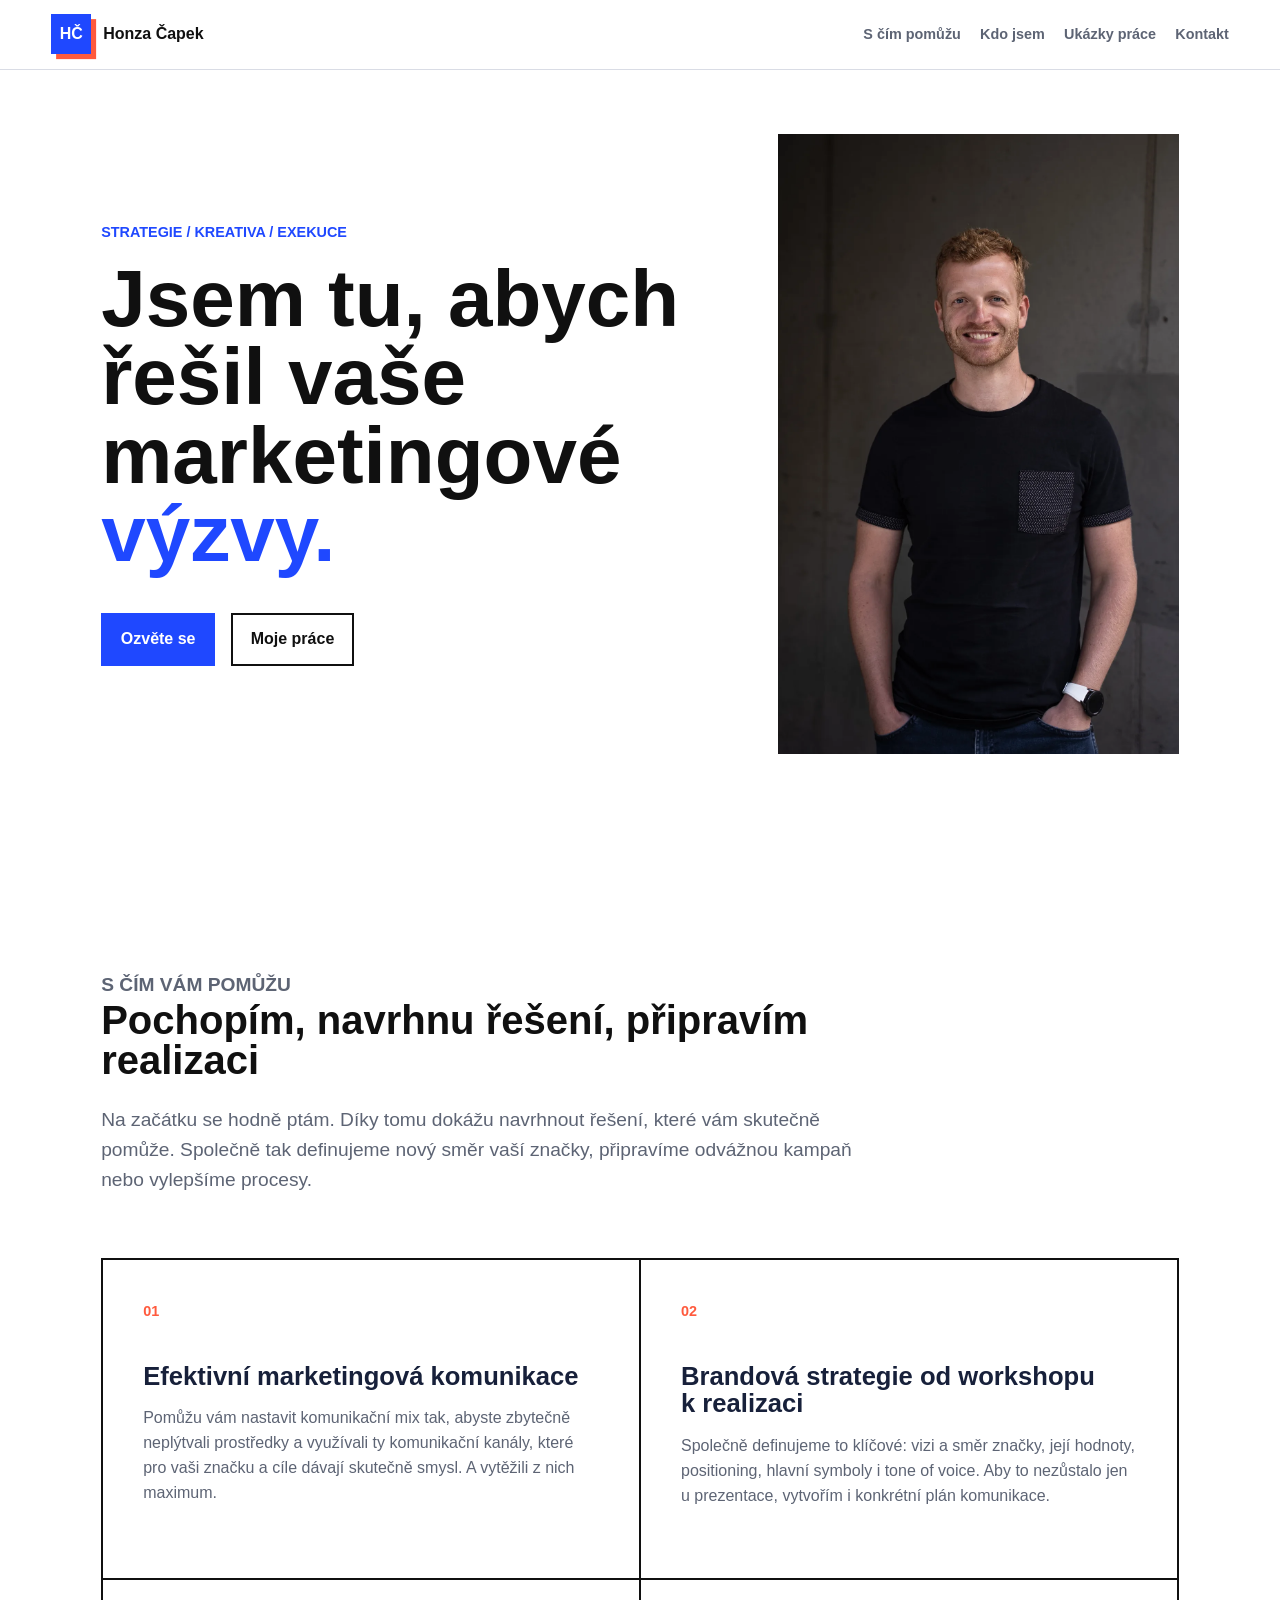
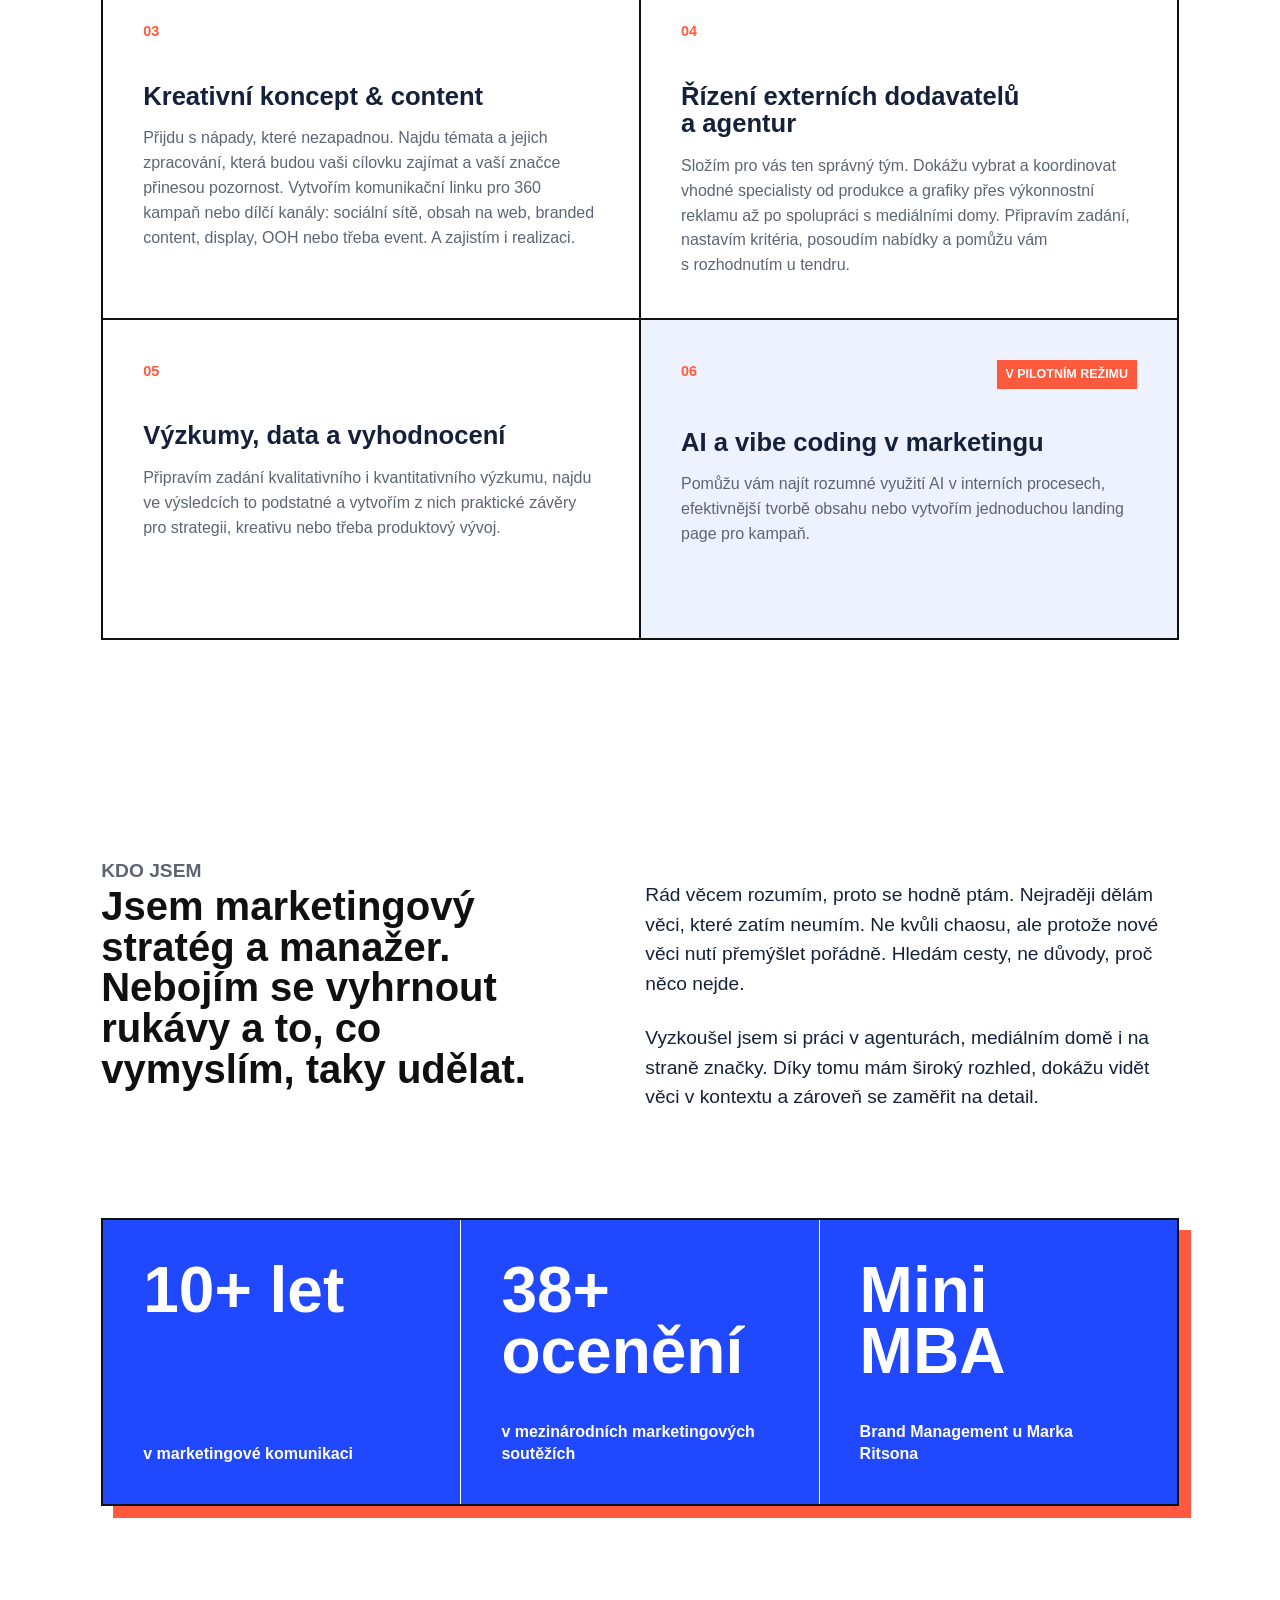
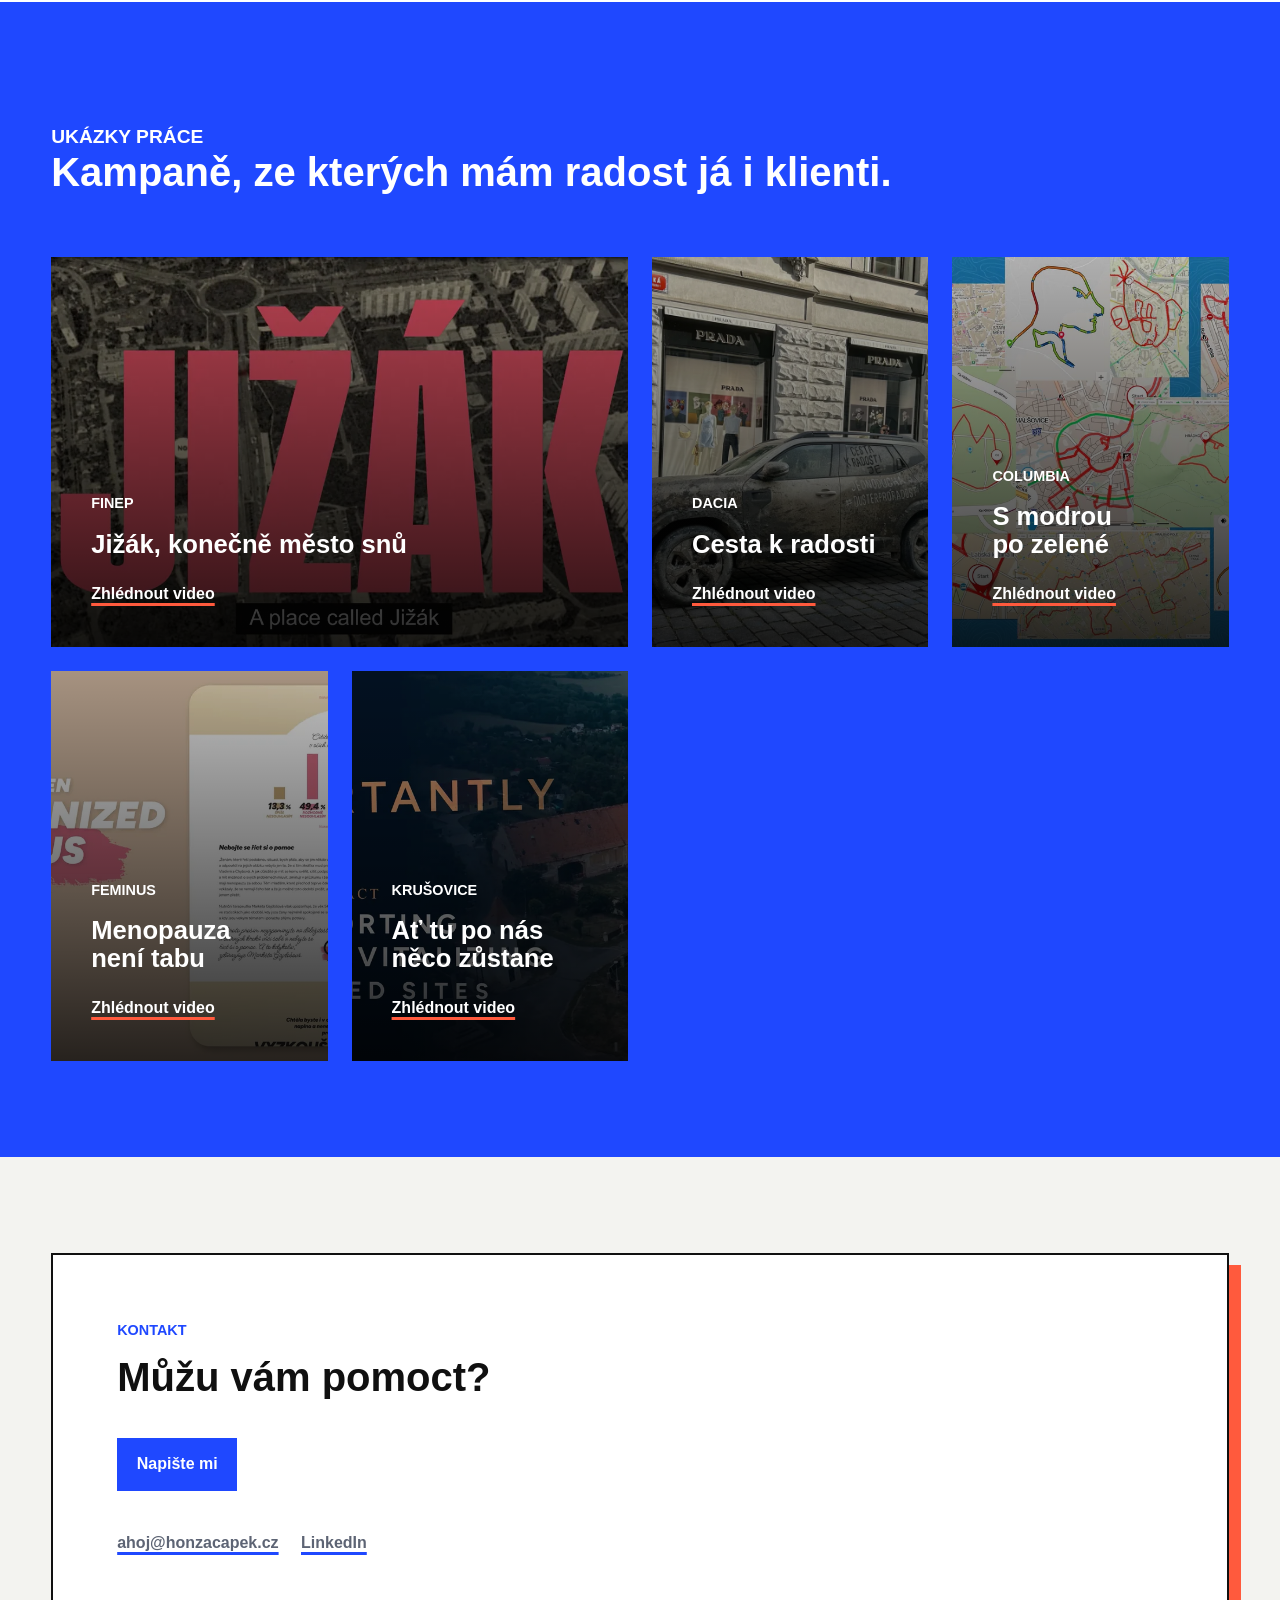
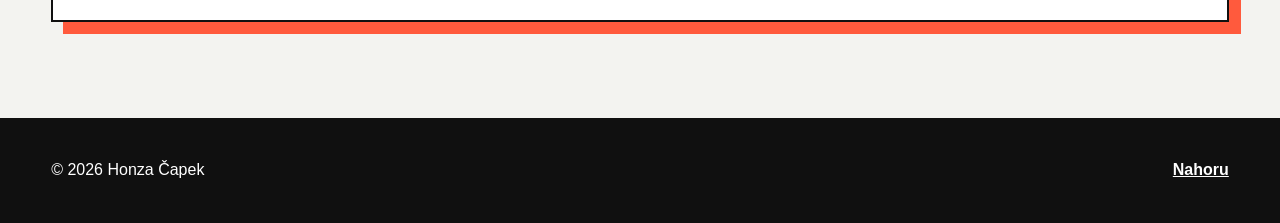
==== index.html @ 5751c9c5 "Update index.html" ====
<!doctype html>
<html lang="cs">
<head>
  <!-- Google Tag Manager -->
  <script>(function(w,d,s,l,i){w[l]=w[l]||[];w[l].push({'gtm.start':
  new Date().getTime(),event:'gtm.js'});var f=d.getElementsByTagName(s)[0],
  j=d.createElement(s),dl=l!='dataLayer'?'&l='+l:'';j.async=true;j.src=
  'https://www.googletagmanager.com/gtm.js?id='+i+dl;f.parentNode.insertBefore(j,f);
  })(window,document,'script','dataLayer','GTM-W259P87Q');</script>
  <!-- End Google Tag Manager -->
  <meta charset="utf-8">
  <meta name="viewport" content="width=device-width, initial-scale=1">
  <title>Marketingová komunikace: smysluplně, efektivně, kreativně</title>
  <meta name="description" content="Kampaně, které získají pozornost. Brandová strategie převedená do praxe. Chytré využití AI a vibe codingu v marketingu.">
  <meta name="author" content="Honza Čapek">
  <meta name="seznam-wmt" content="i28ILYk4KdG7cmj6rqj3a7Ll8ncaNWdU" />
  <meta property="og:title" content="Honza Čapek | Marketingová komunikace, která funguje i baví">
  <meta property="og:description" content="Jsem tu, abych řešil vaše marketingové potřeby, výzvy, problémy i sny.">
  <meta property="og:type" content="website">
  <meta property="og:locale" content="cs_CZ">
  <meta property="og:url" content="https://www.honzacapek.cz/">
  <meta property="og:site_name" content="Honza Čapek">
  <meta property="og:image" content="https://www.honzacapek.cz/og-image.jpg">
  <meta property="og:image:secure_url" content="https://www.honzacapek.cz/og-image.jpg">
  <meta property="og:image:width" content="1200">
  <meta property="og:image:height" content="630">
  <meta property="og:image:type" content="image/jpeg">
  <meta name="twitter:card" content="summary_large_image">
  <meta name="twitter:title" content="Honza Čapek | Marketingová komunikace, která funguje i baví">
  <meta name="twitter:description" content="Jsem tu, abych řešil vaše marketingové potřeby, výzvy, problémy i sny.">
  <meta name="twitter:image" content="https://www.honzacapek.cz/og-image.jpg">
  <link rel="canonical" href="https://www.honzacapek.cz/">
  <meta name="theme-color" content="#1f48ff">
  <link rel="icon" href="/favicon.ico" sizes="any">
  <link rel="icon" type="image/png" href="/favicon.png">
  <link rel="icon" type="image/png" sizes="48x48" href="/favicon-48x48.png">
  <link rel="apple-touch-icon" sizes="180x180" href="/apple-touch-icon.png">
  <link rel="manifest" href="/site.webmanifest">
  <script type="application/ld+json">
{
  "@context": "https://schema.org",
  "@graph": [
    {
      "@type": "Person",
      "@id": "https://www.honzacapek.cz/#person",
      "name": "Honza Čapek",
      "url": "https://www.honzacapek.cz/",
      "email": "ahoj@honzacapek.cz",
      "jobTitle": "Marketingový stratég",
      "description": "Marketingový stratég, který propojuje strategii, kreativitu a realizaci. Má zkušenosti z agentur, mediálního domu i ze strany značky a pomáhá značkám najít smysluplný směr komunikace.",
      "sameAs": [
        "https://cz.linkedin.com/in/honza-capek"
      ]
    },
    {
      "@type": "WebSite",
      "@id": "https://www.honzacapek.cz/#website",
      "name": "Honza Čapek",
      "url": "https://www.honzacapek.cz/",
      "description": "Kampaně, které získají pozornost. Brandová strategie převedená do praxe. Chytré využití AI a vibe codingu v marketingu.",
      "publisher": {
        "@id": "https://www.honzacapek.cz/#person"
      }
    },
    {
      "@type": "Service",
      "@id": "https://www.honzacapek.cz/#service-efektivni-marketingova-komunikace",
      "name": "Efektivní marketingová komunikace",
      "provider": {
        "@id": "https://www.honzacapek.cz/#person"
      },
      "areaServed": "Czech Republic"
    },
    {
      "@type": "Service",
      "@id": "https://www.honzacapek.cz/#service-brandova-strategie",
      "name": "Brandová strategie od workshopu k realizaci",
      "provider": {
        "@id": "https://www.honzacapek.cz/#person"
      },
      "areaServed": "Czech Republic"
    },
    {
      "@type": "Service",
      "@id": "https://www.honzacapek.cz/#service-kreativni-koncept-content",
      "name": "Kreativní koncept & content",
      "provider": {
        "@id": "https://www.honzacapek.cz/#person"
      },
      "areaServed": "Czech Republic"
    },
    {
      "@type": "Service",
      "@id": "https://www.honzacapek.cz/#service-rizeni-dodavatelu-agentur",
      "name": "Řízení externích dodavatelů a agentur",
      "provider": {
        "@id": "https://www.honzacapek.cz/#person"
      },
      "areaServed": "Czech Republic"
    },
    {
      "@type": "Service",
      "@id": "https://www.honzacapek.cz/#service-vyzkumy-data-vyhodnoceni",
      "name": "Výzkumy, data a vyhodnocení",
      "provider": {
        "@id": "https://www.honzacapek.cz/#person"
      },
      "areaServed": "Czech Republic"
    },
    {
      "@type": "Service",
      "@id": "https://www.honzacapek.cz/#service-ai-vibe-coding-marketing",
      "name": "AI a vibe coding v marketingu",
      "provider": {
        "@id": "https://www.honzacapek.cz/#person"
      },
      "areaServed": "Czech Republic"
    }
  ]
}
</script>
  <link rel="stylesheet" href="style.css">
</head>
<body>
  <!-- Google Tag Manager (noscript) -->
  <noscript><iframe src="https://www.googletagmanager.com/ns.html?id=GTM-W259P87Q"
  height="0" width="0" style="display:none;visibility:hidden"></iframe></noscript>
  <!-- End Google Tag Manager (noscript) -->
  <header class="site-header" id="top">
    <a class="brand" href="#top" aria-label="Honza Čapek - zpět nahoru">
      <span class="brand-mark" aria-hidden="true">HČ</span>
      <span class="brand-name">Honza Čapek</span>
    </a>

    <nav class="main-nav" aria-label="Hlavní navigace">
      <a href="#pomuzu" data-analytics="menu" data-menu-item="sluzby">S&nbsp;čím pomůžu</a>
      <a href="#kdo-jsem" data-analytics="menu" data-menu-item="o-mne">Kdo jsem</a>
      <a href="#prace" data-analytics="menu" data-menu-item="case-studies">Ukázky práce</a>
      <a href="#kontakt" data-analytics="menu" data-menu-item="kontakt">Kontakt</a>
    </nav>
  </header>

  <main>
    <!-- Hero sekce -->
    <section class="hero section" id="hero" aria-labelledby="hero-title">
      <div class="hero-content">
        <p class="section-label">Strategie / Kreativa / Exekuce</p>
        <h1 class="hero-claim" id="hero-title">
          Jsem tu, abych řešil vaše marketingové
          <span class="changing-word" data-words="potřeby.,výzvy.,problémy.,sny.">potřeby.</span>
        </h1>
        <div class="hero-actions">
          <a class="button button-primary" href="#kontakt">Ozvěte se</a>
          <a class="button button-secondary" href="#prace">Moje práce</a>
        </div>
      </div>

      <div class="hero-image-wrap" aria-label="Portrét Honzy Čapka">
        <picture>
          <source srcset="capek_2023.webp" type="image/webp">
          <img class="hero-image" src="capek_2023.png" alt="Honza Čapek, marketingový stratég" width="2582" height="3866" decoding="async" fetchpriority="high">
        </picture>
      </div>
    </section>

    <!-- S čím vám pomůžu -->
    <section class="section services-section" id="pomuzu" aria-labelledby="services-title">
      <div class="section-heading">
        <p class="section-label">S&nbsp;čím vám pomůžu</p>
        <h2 id="services-title">Pochopím, navrhnu řešení, připravím realizaci</h2>
        <p>
          Na začátku se hodně ptám. Díky tomu dokážu navrhnout řešení, které vám skutečně pomůže.
          Společně tak definujeme nový směr vaší značky, připravíme odvážnou kampaň nebo vylepšíme procesy.
        </p>
      </div>

      <div class="services-grid">
        <article class="service-item">
          <span class="item-number">01</span>
          <h3>Efektivní marketingová komunikace</h3>
          <p>Pomůžu vám nastavit komunikační mix tak, abyste zbytečně neplýtvali prostředky a&nbsp;využívali ty komunikační kanály, které pro vaši značku a&nbsp;cíle dávají skutečně smysl. A&nbsp;vytěžili z&nbsp;nich maximum.</p>
        </article>

        <article class="service-item">
          <span class="item-number">02</span>
          <h3>Brandová strategie od workshopu k&nbsp;realizaci</h3>
          <p>Společně definujeme to klíčové: vizi a&nbsp;směr značky, její hodnoty, positioning, hlavní symboly i&nbsp;tone of voice. Aby to nezůstalo jen u&nbsp;prezentace, vytvořím i&nbsp;konkrétní plán komunikace.</p>
        </article>

        <article class="service-item">
          <span class="item-number">03</span>
          <h3>Kreativní koncept & content</h3>
          <p>Přijdu s&nbsp;nápady, které nezapadnou. Najdu témata a&nbsp;jejich zpracování, která budou vaši cílovku zajímat a&nbsp;vaší značce přinesou pozornost. Vytvořím komunikační linku pro 360 kampaň nebo dílčí kanály: sociální sítě, obsah na web, branded content, display, OOH nebo třeba event. A&nbsp;zajistím i&nbsp;realizaci.</p>
        </article>

        <article class="service-item">
          <span class="item-number">04</span>
          <h3>Řízení externích dodavatelů a&nbsp;agentur</h3>
          <p>Složím pro vás ten správný tým. Dokážu vybrat a&nbsp;koordinovat vhodné specialisty od produkce a&nbsp;grafiky přes výkonnostní reklamu až po spolupráci s&nbsp;mediálními domy. Připravím zadání, nastavím kritéria, posoudím nabídky a&nbsp;pomůžu vám s&nbsp;rozhodnutím u&nbsp;tendru.</p>
        </article>

        <article class="service-item">
          <span class="item-number">05</span>
          <h3>Výzkumy, data a&nbsp;vyhodnocení</h3>
          <p>Připravím zadání kvalitativního i&nbsp;kvantitativního výzkumu, najdu ve výsledcích to podstatné a&nbsp;vytvořím z&nbsp;nich praktické závěry pro strategii, kreativu nebo třeba produktový vývoj.</p>
        </article>

        <article class="service-item service-item-pilot">
          <div class="service-meta">
            <span class="item-number">06</span>
            <span class="service-tag">V pilotním režimu</span>
          </div>
          <h3>AI a&nbsp;vibe coding v&nbsp;marketingu</h3>
          <p>Pomůžu vám najít rozumné využití AI v&nbsp;interních procesech, efektivnější tvorbě obsahu nebo vytvořím jednoduchou landing page pro kampaň.</p>
        </article>
      </div>
    </section>

    <!-- Kdo jsem -->
    <section class="section about-section" id="kdo-jsem" aria-labelledby="about-title">
      <div class="about-layout">
        <div class="section-heading">
          <p class="section-label">Kdo jsem</p>
          <h2 id="about-title">Jsem marketingový stratég a&nbsp;manažer. Nebojím se vyhrnout rukávy a&nbsp;to, co vymyslím, taky udělat.</h2>
        </div>

        <div class="about-copy">
          <p>
            Rád věcem rozumím, proto se hodně ptám. Nejraději dělám věci, které zatím neumím.
            Ne kvůli chaosu, ale protože nové věci nutí přemýšlet pořádně. Hledám cesty,
            ne důvody, proč něco nejde.
          </p>
          <p>
            Vyzkoušel jsem si práci v&nbsp;agenturách, mediálním domě i&nbsp;na straně značky.
            Díky tomu mám široký rozhled, dokážu vidět věci v&nbsp;kontextu a&nbsp;zároveň se zaměřit na detail.
          </p>
        </div>
      </div>

      <div class="proof-strip" aria-label="Zkušenosti v kostce">
        <div class="proof-item">
          <strong>10+ let</strong>
          <span>v&nbsp;marketingové komunikaci</span>
        </div>
        <div class="proof-item">
          <strong>38+ ocenění</strong>
          <span>v&nbsp;mezinárodních marketingových soutěžích</span>
        </div>
        <div class="proof-item">
          <strong>Mini MBA</strong>
          <span>Brand Management u&nbsp;Marka Ritsona</span>
        </div>
      </div>
    </section>

    <!-- Ukázky práce -->
    <section class="section work-section" id="prace" aria-labelledby="work-title">
      <div class="section-heading">
        <p class="section-label">Ukázky práce</p>
        <h2 id="work-title">Kampaně, ze kterých mám radost já i&nbsp;klienti.</h2>
      </div>

      <div class="work-grid">
        <article class="work-card work-card-large">
          <picture>
            <source srcset="jizak.webp" type="image/webp">
            <img class="work-image" src="jizak.png" alt="Náhled případové studie Finep - Jižák, konečně město snů" width="1913" height="1069" loading="lazy" decoding="async">
          </picture>
          <div class="work-card-content">
            <p class="work-client">Finep</p>
            <h3>Jižák, konečně město snů</h3>
            <a class="text-link" href="https://vimeo.com/1167339713" target="_blank" rel="noopener noreferrer" data-analytics="case-study" data-case-study="jizak-konecne-mesto-snu">Zhlédnout video</a>
          </div>
        </article>

        <article class="work-card">
          <picture>
            <source srcset="dacia.webp" type="image/webp">
            <img class="work-image" src="dacia.jpg" alt="Náhled případové studie Dacia - Cesta k radosti" width="2048" height="1536" loading="lazy" decoding="async">
          </picture>
          <div class="work-card-content">
            <p class="work-client">Dacia</p>
            <h3>Cesta k&nbsp;radosti</h3>
            <a class="text-link" href="https://vimeo.com/1056751850" target="_blank" rel="noopener noreferrer" data-analytics="case-study" data-case-study="cesta-k-radosti">Zhlédnout video</a>
          </div>
        </article>

        <article class="work-card">
          <picture>
            <source srcset="columbia.webp" type="image/webp">
            <img class="work-image" src="columbia.png" alt="Náhled případové studie Columbia - S modrou po zelené" width="1910" height="1070" loading="lazy" decoding="async">
          </picture>
          <div class="work-card-content">
            <p class="work-client">Columbia</p>
            <h3>S&nbsp;modrou po zelené</h3>
            <a class="text-link" href="https://vimeo.com/915917368/b2a8bb10a3" target="_blank" rel="noopener noreferrer" data-analytics="case-study" data-case-study="s-modrou-po-zelene">Zhlédnout video</a>
          </div>
        </article>

        <article class="work-card">
          <picture>
            <source srcset="feminus.webp" type="image/webp">
            <img class="work-image" src="feminus.png" alt="Náhled případové studie Feminus - Menopauza není tabu" width="1913" height="1077" loading="lazy" decoding="async">
          </picture>
          <div class="work-card-content">
            <p class="work-client">Feminus</p>
            <h3>Menopauza není tabu</h3>
            <a class="text-link" href="https://vimeo.com/1056755840" target="_blank" rel="noopener noreferrer" data-analytics="case-study" data-case-study="menopauza-neni-tabu">Zhlédnout video</a>
          </div>
        </article>

        <article class="work-card">
          <picture>
            <source srcset="krusovice.webp" type="image/webp">
            <img class="work-image" src="krusovice.png" alt="Náhled případové studie Krušovice - Ať tu po nás něco zůstane" width="1912" height="1073" loading="lazy" decoding="async">
          </picture>
          <div class="work-card-content">
            <p class="work-client">Krušovice</p>
            <h3>Ať tu po nás něco zůstane</h3>
            <a class="text-link" href="https://vimeo.com/1056746697" target="_blank" rel="noopener noreferrer" data-analytics="case-study" data-case-study="at-tu-po-nas-neco-zustane">Zhlédnout video</a>
          </div>
        </article>
      </div>
    </section>

    <!-- Kontakt -->
    <section class="section contact-section" id="kontakt" aria-labelledby="contact-title">
      <div class="contact-box">
        <p class="section-label">Kontakt</p>
        <h2 id="contact-title">Můžu vám pomoct?</h2>

        <div class="contact-actions">
          <a class="button button-primary" href="mailto:ahoj@honzacapek.cz" data-analytics="contact" data-contact-action="email">Napište mi</a>
        </div>

        <div class="contact-links" aria-label="Kontaktní odkazy">
          <a href="mailto:ahoj@honzacapek.cz" data-analytics="contact" data-contact-action="email">ahoj@honzacapek.cz</a>
          <a href="https://cz.linkedin.com/in/honza-capek" target="_blank" rel="noopener noreferrer" data-analytics="contact" data-contact-action="linkedin">LinkedIn</a>
        </div>

        <!-- Sem lze později jednoduše doplnit kontaktní formulář bez změny zbytku stránky. -->
      </div>
    </section>
  </main>

  <footer class="site-footer">
    <p>© <span id="current-year">2026</span> Honza Čapek</p>
    <a href="#top">Nahoru</a>
  </footer>

  <script src="script.js"></script>
</body>
</html>
---- style.css ----
:root {
  --color-white: #ffffff;
  --color-black: #101010;
  --color-text: #17203a;
  --color-muted: #5d6474;
  --color-blue: #1f48ff;
  --color-blue-soft: #eef2ff;
  --color-orange: #ff5a3d;
  --color-orange-soft: #fff1ed;
  --color-soft: #f3f3f0;
  --color-line: #d9dce5;

  --font-main: "Aptos", "Inter", "Segoe UI", Arial, sans-serif;

  --space-xs: 0.5rem;
  --space-sm: 1rem;
  --space-md: 1.5rem;
  --space-lg: 2.5rem;
  --space-xl: 4rem;
  --space-xxl: 6rem;

  --page-padding: clamp(1rem, 4vw, 4rem);
  --content-width: 1180px;

  --text-sm: 0.9rem;
  --text-base: 1rem;
  --text-md: 1.2rem;
  --text-lg: 1.6rem;
  --text-xl: 2.5rem;
  --text-hero: 5rem;
}

* {
  box-sizing: border-box;
}

html {
  scroll-behavior: smooth;
}

body {
  margin: 0;
  background: var(--color-white);
  color: var(--color-text);
  font-family: var(--font-main);
  font-size: var(--text-base);
  line-height: 1.55;
}

img {
  display: block;
  max-width: 100%;
}

picture {
  display: contents;
}

a {
  color: inherit;
}

.site-header {
  position: sticky;
  top: 0;
  z-index: 20;
  display: flex;
  align-items: center;
  justify-content: space-between;
  gap: var(--space-md);
  padding: 0.9rem var(--page-padding);
  background: rgba(255, 255, 255, 0.92);
  border-bottom: 1px solid var(--color-line);
  backdrop-filter: blur(14px);
}

.brand {
  display: inline-flex;
  align-items: center;
  gap: 0.75rem;
  text-decoration: none;
  font-weight: 800;
}

.brand-mark {
  display: grid;
  width: 2.5rem;
  height: 2.5rem;
  place-items: center;
  background: var(--color-blue);
  color: var(--color-white);
  font-weight: 900;
  letter-spacing: 0;
  line-height: 1;
  box-shadow: 0.32rem 0.32rem 0 var(--color-orange);
}

.brand-name {
  color: var(--color-black);
}

.main-nav {
  display: flex;
  flex-wrap: wrap;
  justify-content: flex-end;
  gap: 0.25rem 1.2rem;
  color: var(--color-muted);
  font-size: var(--text-sm);
  font-weight: 700;
}

.main-nav a {
  text-decoration: none;
}

.main-nav a:hover,
.main-nav a:focus-visible {
  color: var(--color-blue);
}

.section {
  max-width: var(--content-width);
  margin: 0 auto;
  padding: var(--space-xxl) var(--page-padding);
}

.section-label {
  margin: 0 0 var(--space-sm);
  color: var(--color-blue);
  font-size: var(--text-sm);
  font-weight: 900;
  letter-spacing: 0;
  text-transform: uppercase;
}

.section-heading {
  max-width: 790px;
  margin-bottom: var(--space-xl);
}

.section-heading h2,
.contact-box h2 {
  margin: 0;
  color: var(--color-black);
  font-size: clamp(2rem, 5vw, var(--text-xl));
  line-height: 1.02;
}

.section-heading p {
  margin: var(--space-md) 0 0;
  color: var(--color-muted);
  font-size: var(--text-md);
}

.hero {
  display: grid;
  min-height: min(760px, calc(100vh - 72px));
  grid-template-columns: minmax(0, 1.1fr) minmax(280px, 0.72fr);
  align-items: center;
  gap: var(--space-xl);
  padding-top: var(--space-xl);
}

.hero-claim {
  max-width: 800px;
  margin: 0;
  color: var(--color-black);
  font-size: clamp(3rem, 7.5vw, var(--text-hero));
  font-weight: 850;
  line-height: 0.98;
}

.changing-word {
  display: inline-block;
  color: var(--color-blue);
  transition: opacity 180ms ease, transform 180ms ease;
  white-space: nowrap;
}

.changing-word.is-changing {
  opacity: 0;
  transform: translateY(0.18em);
}

.hero-actions,
.contact-actions {
  display: flex;
  flex-wrap: wrap;
  gap: var(--space-sm);
  margin-top: var(--space-lg);
}

.button {
  display: inline-flex;
  align-items: center;
  justify-content: center;
  min-height: 3rem;
  padding: 0.75rem 1.1rem;
  border: 2px solid var(--color-black);
  color: var(--color-black);
  font-weight: 900;
  text-decoration: none;
  transition: transform 160ms ease, box-shadow 160ms ease, background 160ms ease, color 160ms ease;
}

.button-primary {
  background: var(--color-blue);
  border-color: var(--color-blue);
  color: var(--color-white);
}

.button-secondary {
  background: var(--color-white);
}

.button:hover,
.button:focus-visible {
  transform: translate(-2px, -2px);
  box-shadow: 5px 5px 0 var(--color-orange);
}

.hero-image-wrap {
  position: relative;
  width: min(100%, 440px);
  height: clamp(420px, 58vw, 620px);
  justify-self: end;
  background: var(--color-soft);
  overflow: hidden;
}

.hero-image-wrap::before {
  content: "";
  position: absolute;
  inset: 1rem auto auto 1rem;
  width: 46%;
  height: 36%;
  background: var(--color-orange);
  z-index: 0;
}

.hero-image {
  position: relative;
  z-index: 1;
  width: 100%;
  height: 100%;
  object-fit: cover;
  object-position: center 18%;
  filter: saturate(0.95) contrast(1.02);
}

.services-section {
  background: var(--color-white);
}

.services-grid {
  display: grid;
  grid-template-columns: repeat(2, minmax(0, 1fr));
  border-top: 2px solid var(--color-black);
  border-left: 2px solid var(--color-black);
}

.service-item {
  min-height: 320px;
  padding: var(--space-lg);
  background: var(--color-white);
  border-right: 2px solid var(--color-black);
  border-bottom: 2px solid var(--color-black);
  transition: transform 180ms ease, box-shadow 180ms ease, background 180ms ease, color 180ms ease;
}

.service-item:hover {
  position: relative;
  z-index: 2;
  background: var(--color-blue);
  color: var(--color-white);
  transform: translate(-4px, -4px);
  box-shadow: 8px 8px 0 var(--color-orange);
}

.service-item:hover .item-number,
.service-item:hover p {
  color: var(--color-white);
}

.service-item-pilot {
  background: var(--color-blue-soft);
}

.service-item-pilot:hover .service-tag {
  background: var(--color-white);
  color: var(--color-blue);
}

.service-meta {
  display: flex;
  align-items: flex-start;
  justify-content: space-between;
  gap: var(--space-sm);
  margin-bottom: var(--space-lg);
}

.item-number {
  display: block;
  color: var(--color-orange);
  font-size: var(--text-sm);
  font-weight: 900;
}

.service-tag {
  display: inline-flex;
  align-items: center;
  min-height: 1.8rem;
  padding: 0.25rem 0.55rem;
  background: var(--color-orange);
  color: var(--color-white);
  font-size: 0.78rem;
  font-weight: 900;
  text-transform: uppercase;
  white-space: nowrap;
}

.service-item > .item-number {
  margin-bottom: var(--space-lg);
}

.service-item h3,
.work-card h3 {
  margin: 0;
  color: inherit;
  font-size: var(--text-lg);
  line-height: 1.08;
}

.service-item p {
  margin: var(--space-sm) 0 0;
  color: var(--color-muted);
}

.about-layout {
  display: grid;
  grid-template-columns: minmax(260px, 0.9fr) minmax(0, 1fr);
  gap: var(--space-xl);
}

.about-copy {
  max-width: 720px;
  padding-top: 3rem;
  font-size: var(--text-md);
}

.about-copy p {
  margin: 0 0 var(--space-md);
}

.proof-strip {
  display: grid;
  grid-template-columns: repeat(3, minmax(0, 1fr));
  gap: 1px;
  margin-top: var(--space-xl);
  background: rgba(255, 255, 255, 0.24);
  border: 2px solid var(--color-black);
  box-shadow: 12px 12px 0 var(--color-orange);
}

.proof-item {
  display: flex;
  min-height: 170px;
  flex-direction: column;
  justify-content: space-between;
  gap: var(--space-lg);
  padding: var(--space-lg);
  background: var(--color-blue);
  color: var(--color-white);
}

.proof-item strong {
  color: var(--color-white);
  font-size: clamp(2.1rem, 5vw, 4rem);
  line-height: 0.95;
}

.proof-item span {
  max-width: 260px;
  color: var(--color-white);
  font-weight: 750;
  line-height: 1.35;
}

.work-section {
  max-width: none;
  background: var(--color-blue);
  color: var(--color-white);
}

.work-section .section-heading {
  max-width: var(--content-width);
  margin-right: auto;
  margin-left: auto;
}

.work-section .section-label,
.work-section .section-heading h2 {
  color: var(--color-white);
}

.work-grid {
  display: grid;
  max-width: var(--content-width);
  margin: 0 auto;
  grid-template-columns: repeat(4, minmax(0, 1fr));
  gap: var(--space-md);
}

.work-card {
  position: relative;
  min-height: 390px;
  overflow: hidden;
  background: var(--color-black);
  color: var(--color-white);
}

.work-card-large {
  grid-column: span 2;
}

.work-image {
  width: 100%;
  height: 100%;
  min-height: 390px;
  object-fit: cover;
  object-position: center;
  opacity: 0.78;
  transition: transform 220ms ease, opacity 220ms ease;
}

.work-card:hover .work-image,
.work-card:focus-within .work-image {
  opacity: 0.56;
  transform: scale(1.04);
}

.work-card::after {
  content: "";
  position: absolute;
  inset: 0;
  background: linear-gradient(180deg, rgba(0, 0, 0, 0.05), rgba(0, 0, 0, 0.78));
}

.work-card-content {
  position: absolute;
  inset: auto 0 0;
  z-index: 1;
  padding: var(--space-lg);
}

.work-client {
  margin: 0 0 var(--space-sm);
  color: var(--color-white);
  font-size: var(--text-sm);
  font-weight: 900;
  text-transform: uppercase;
}

.work-card h3 {
  max-width: 520px;
  text-wrap: balance;
}

.text-link {
  display: inline-flex;
  width: fit-content;
  margin-top: var(--space-md);
  color: var(--color-white);
  font-weight: 900;
  text-decoration-color: var(--color-orange);
  text-decoration-thickness: 0.18em;
  text-underline-offset: 0.25em;
}

.text-link:hover,
.text-link:focus-visible {
  color: var(--color-orange);
}

.contact-section {
  max-width: none;
  background: var(--color-soft);
}

.contact-box {
  max-width: var(--content-width);
  margin: 0 auto;
  padding: clamp(2rem, 6vw, 4rem);
  background: var(--color-white);
  border: 2px solid var(--color-black);
  box-shadow: 12px 12px 0 var(--color-orange);
}

.contact-links {
  display: flex;
  flex-wrap: wrap;
  gap: 0.8rem 1.4rem;
  margin-top: var(--space-lg);
  color: var(--color-muted);
  font-weight: 800;
}

.contact-links a {
  text-decoration-color: var(--color-blue);
  text-decoration-thickness: 0.16em;
  text-underline-offset: 0.24em;
}

.contact-links a:hover,
.contact-links a:focus-visible {
  color: var(--color-blue);
}

.site-footer {
  display: flex;
  align-items: center;
  justify-content: space-between;
  gap: var(--space-md);
  padding: var(--space-lg) var(--page-padding);
  background: var(--color-black);
  color: var(--color-white);
}

.site-footer p {
  margin: 0;
}

.site-footer a {
  color: var(--color-white);
  font-weight: 900;
}

@media (max-width: 980px) {
  .hero,
  .about-layout {
    grid-template-columns: 1fr;
  }

  .about-copy {
    padding-top: 0;
  }

  .hero {
    min-height: 0;
  }

  .hero-image-wrap {
    width: min(100%, 520px);
    height: 460px;
    justify-self: start;
  }

  .work-grid {
    grid-template-columns: repeat(2, minmax(0, 1fr));
  }

  .proof-strip {
    grid-template-columns: 1fr;
  }
}

@media (max-width: 720px) {
  :root {
    --space-xxl: 4rem;
  }

  .site-header {
    position: static;
    align-items: flex-start;
    flex-direction: column;
  }

  .main-nav {
    justify-content: flex-start;
  }

  .hero-image-wrap {
    height: 360px;
  }

  .hero {
    padding-bottom: 0.75rem;
  }

  .services-section {
    padding-top: 1.5rem;
    padding-bottom: 2.5rem;
  }

  .about-section {
    padding-top: 2.25rem;
  }

  .about-section .section-heading {
    margin-bottom: 2rem;
  }

  .proof-strip {
    margin-top: 2rem;
  }

  .contact-section {
    padding-top: 3rem;
  }

  .hero-image {
    object-position: center 12%;
  }

  .services-grid,
  .work-grid {
    grid-template-columns: 1fr;
  }

  .work-card-large {
    grid-column: span 1;
  }

  .service-item {
    min-height: auto;
  }

  .work-card,
  .work-image {
    min-height: 340px;
  }
}

@media (max-width: 460px) {
  .brand-name {
    display: none;
  }

  .hero-claim {
    font-size: 2.25rem;
  }

  .hero-image-wrap {
    height: 320px;
  }

  .hero {
    padding-bottom: 0.5rem;
  }

  .services-section {
    padding-top: 1.25rem;
    padding-bottom: 2.25rem;
  }

  .about-section {
    padding-top: 2rem;
  }

  .about-section .section-heading {
    margin-bottom: 1.5rem;
  }

  .proof-strip {
    margin-top: 1.5rem;
  }

  .contact-section {
    padding-top: 2.5rem;
  }

  .service-item,
  .work-card-content,
  .proof-item {
    padding: var(--space-md);
  }

  .service-meta {
    align-items: flex-start;
    flex-direction: column;
  }

  .button {
    width: 100%;
  }
}
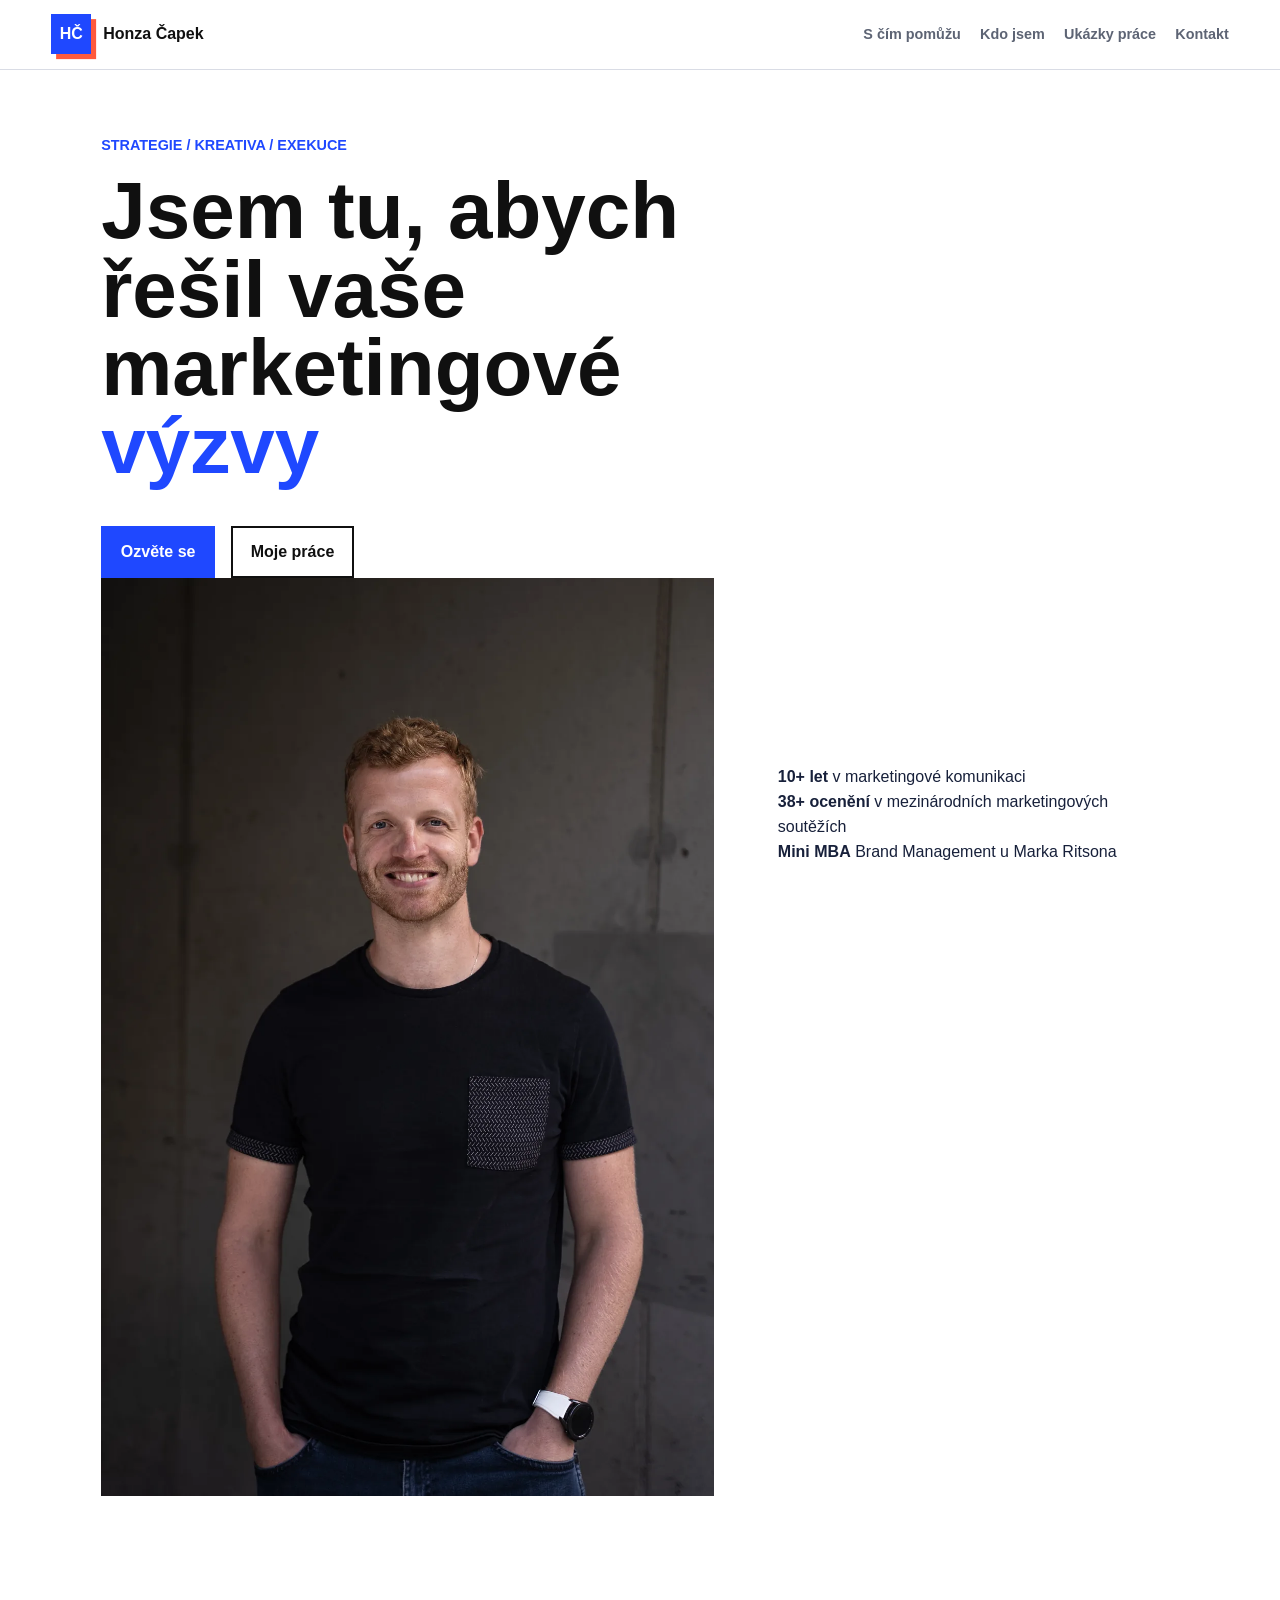
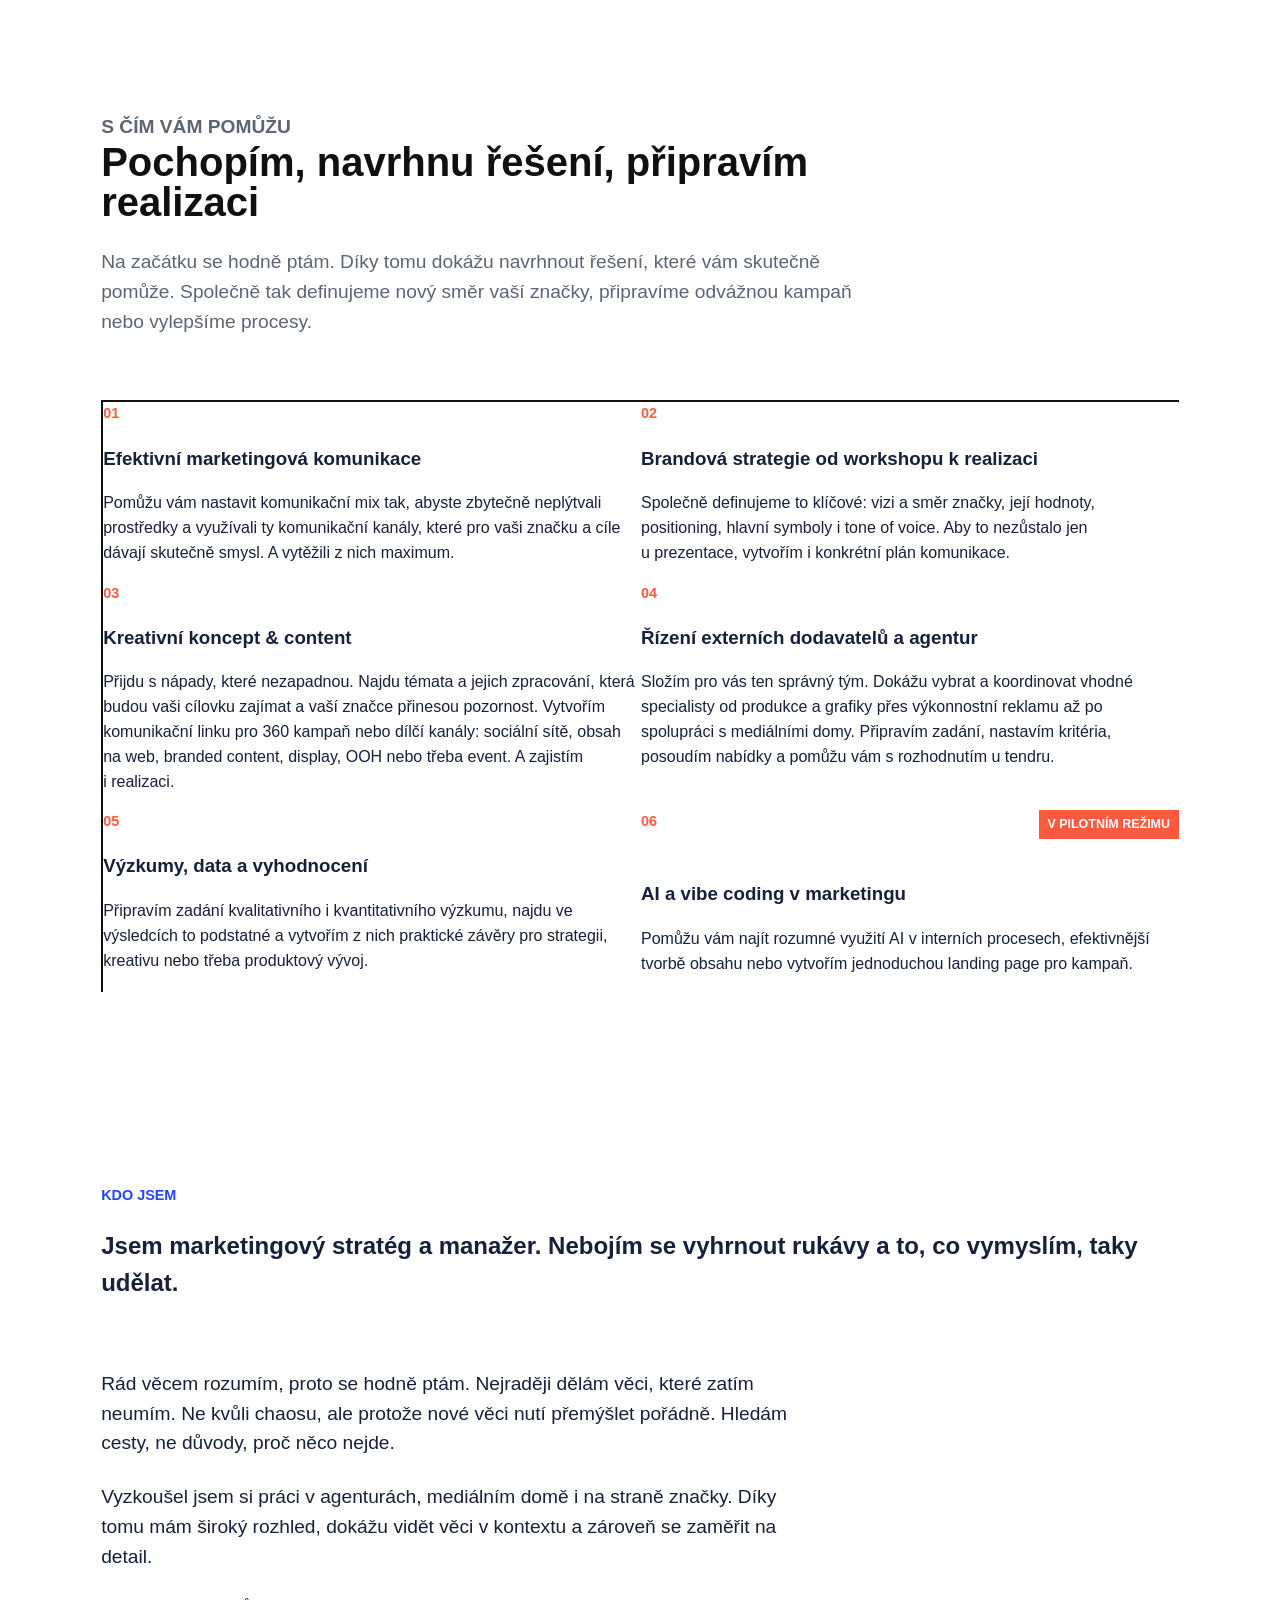
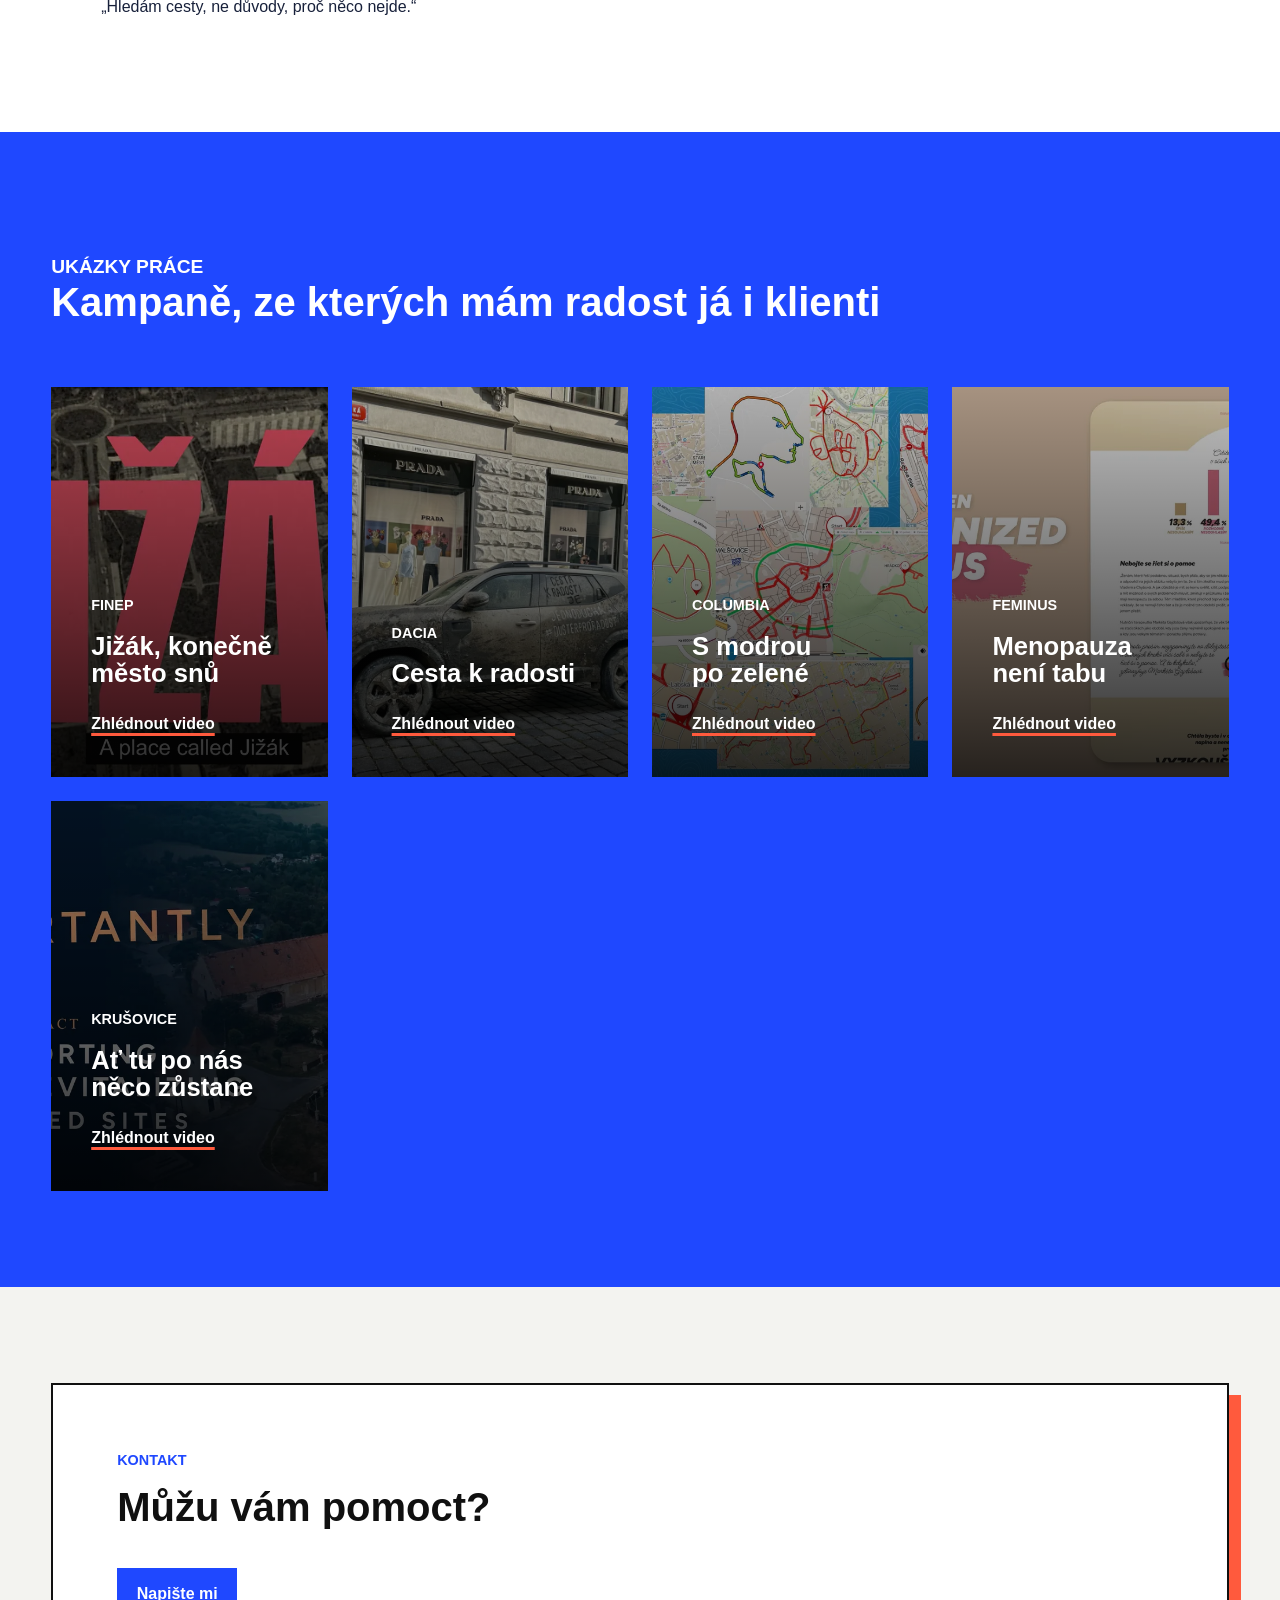
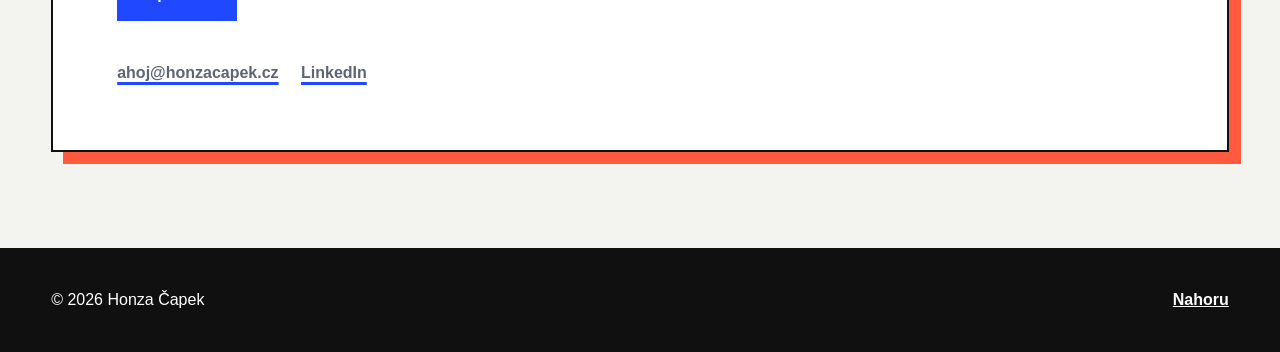
==== commit 338daca2: "Fix Czech non-breaking spaces" ====
--- a/index.html
+++ b/index.html
@@ -123,10 +123,10 @@
 </head>
 <body>
   <!-- Google Tag Manager (noscript) -->
-  <noscript><iframe src="https://www.googletagmanager.com/ns.html?id=GTM-W259P87Q"
-  height="0" width="0" style="display:none;visibility:hidden"></iframe></noscript>
-  <!-- End Google Tag Manager (noscript) -->
-  <header class="site-header" id="top">
+    <noscript><iframe src="https://www.googletagmanager.com/ns.html?id=GTM-W259P87Q"
+    height="0" width="0" style="display:none;visibility:hidden"></iframe></noscript>
+    <!-- End Google Tag Manager (noscript) -->
+<header class="site-header" id="top">
     <a class="brand" href="#top" aria-label="Honza Čapek - zpět nahoru">
       <span class="brand-mark" aria-hidden="true">HČ</span>
       <span class="brand-name">Honza Čapek</span>
@@ -141,29 +141,44 @@
   </header>
 
   <main>
-    <!-- Hero sekce -->
     <section class="hero section" id="hero" aria-labelledby="hero-title">
-      <div class="hero-content">
-        <p class="section-label">Strategie / Kreativa / Exekuce</p>
-        <h1 class="hero-claim" id="hero-title">
-          Jsem tu, abych řešil vaše marketingové
-          <span class="changing-word" data-words="potřeby.,výzvy.,problémy.,sny.">potřeby.</span>
-        </h1>
-        <div class="hero-actions">
-          <a class="button button-primary" href="#kontakt">Ozvěte se</a>
-          <a class="button button-secondary" href="#prace">Moje práce</a>
-        </div>
-      </div>
-
-      <div class="hero-image-wrap" aria-label="Portrét Honzy Čapka">
-        <picture>
-          <source srcset="capek_2023.webp" type="image/webp">
-          <img class="hero-image" src="capek_2023.png" alt="Honza Čapek, marketingový stratég" width="2582" height="3866" decoding="async" fetchpriority="high">
-        </picture>
-      </div>
-    </section>
-
-    <!-- S čím vám pomůžu -->
+      <div class="hero-layout">
+        <div class="hero-copy">
+          <p class="section-label">Strategie / Kreativa / Exekuce</p>
+          <h1 class="hero-claim" id="hero-title">
+            Jsem tu, abych řešil vaše marketingové
+            <span class="changing-word" data-words="potřeby,výzvy,problémy,sny">potřeby</span>
+          </h1>
+          <div class="hero-actions">
+            <a class="button button-primary" href="#kontakt">Ozvěte se</a>
+            <a class="button button-secondary" href="#prace">Moje práce</a>
+          </div>
+        </div>
+
+        <div class="hero-visual" aria-label="Portrét Honzy Čapka">
+          <picture>
+            <source srcset="capek_2023.webp" type="image/webp">
+            <img class="hero-image" src="capek_2023.png" alt="Portrét Honzy Čapka" width="2582" height="3866" decoding="async" fetchpriority="high">
+          </picture>
+        </div>
+      </div>
+
+      <div class="proof-row" aria-label="Zkušenosti v kostce">
+        <div class="proof-card">
+          <strong>10+ let</strong>
+          <span>v&nbsp;marketingové komunikaci</span>
+        </div>
+        <div class="proof-card">
+          <strong>38+ ocenění</strong>
+          <span>v&nbsp;mezinárodních marketingových soutěžích</span>
+        </div>
+        <div class="proof-card proof-card-accent">
+          <strong>Mini MBA</strong>
+          <span>Brand Management u&nbsp;Marka Ritsona</span>
+        </div>
+      </div>
+    </section>
+
     <section class="section services-section" id="pomuzu" aria-labelledby="services-title">
       <div class="section-heading">
         <p class="section-label">S&nbsp;čím vám pomůžu</p>
@@ -175,40 +190,40 @@
       </div>
 
       <div class="services-grid">
-        <article class="service-item">
+        <article class="service-card">
           <span class="item-number">01</span>
           <h3>Efektivní marketingová komunikace</h3>
           <p>Pomůžu vám nastavit komunikační mix tak, abyste zbytečně neplýtvali prostředky a&nbsp;využívali ty komunikační kanály, které pro vaši značku a&nbsp;cíle dávají skutečně smysl. A&nbsp;vytěžili z&nbsp;nich maximum.</p>
         </article>
 
-        <article class="service-item">
+        <article class="service-card">
           <span class="item-number">02</span>
           <h3>Brandová strategie od workshopu k&nbsp;realizaci</h3>
           <p>Společně definujeme to klíčové: vizi a&nbsp;směr značky, její hodnoty, positioning, hlavní symboly i&nbsp;tone of voice. Aby to nezůstalo jen u&nbsp;prezentace, vytvořím i&nbsp;konkrétní plán komunikace.</p>
         </article>
 
-        <article class="service-item">
+        <article class="service-card">
           <span class="item-number">03</span>
           <h3>Kreativní koncept & content</h3>
           <p>Přijdu s&nbsp;nápady, které nezapadnou. Najdu témata a&nbsp;jejich zpracování, která budou vaši cílovku zajímat a&nbsp;vaší značce přinesou pozornost. Vytvořím komunikační linku pro 360 kampaň nebo dílčí kanály: sociální sítě, obsah na web, branded content, display, OOH nebo třeba event. A&nbsp;zajistím i&nbsp;realizaci.</p>
         </article>
 
-        <article class="service-item">
+        <article class="service-card">
           <span class="item-number">04</span>
           <h3>Řízení externích dodavatelů a&nbsp;agentur</h3>
           <p>Složím pro vás ten správný tým. Dokážu vybrat a&nbsp;koordinovat vhodné specialisty od produkce a&nbsp;grafiky přes výkonnostní reklamu až po spolupráci s&nbsp;mediálními domy. Připravím zadání, nastavím kritéria, posoudím nabídky a&nbsp;pomůžu vám s&nbsp;rozhodnutím u&nbsp;tendru.</p>
         </article>
 
-        <article class="service-item">
+        <article class="service-card">
           <span class="item-number">05</span>
           <h3>Výzkumy, data a&nbsp;vyhodnocení</h3>
           <p>Připravím zadání kvalitativního i&nbsp;kvantitativního výzkumu, najdu ve výsledcích to podstatné a&nbsp;vytvořím z&nbsp;nich praktické závěry pro strategii, kreativu nebo třeba produktový vývoj.</p>
         </article>
 
-        <article class="service-item service-item-pilot">
+        <article class="service-card service-card-pilot">
           <div class="service-meta">
             <span class="item-number">06</span>
-            <span class="service-tag">V pilotním režimu</span>
+            <span class="service-tag">V&nbsp;pilotním režimu</span>
           </div>
           <h3>AI a&nbsp;vibe coding v&nbsp;marketingu</h3>
           <p>Pomůžu vám najít rozumné využití AI v&nbsp;interních procesech, efektivnější tvorbě obsahu nebo vytvořím jednoduchou landing page pro kampaň.</p>
@@ -216,13 +231,10 @@
       </div>
     </section>
 
-    <!-- Kdo jsem -->
     <section class="section about-section" id="kdo-jsem" aria-labelledby="about-title">
-      <div class="about-layout">
-        <div class="section-heading">
-          <p class="section-label">Kdo jsem</p>
-          <h2 id="about-title">Jsem marketingový stratég a&nbsp;manažer. Nebojím se vyhrnout rukávy a&nbsp;to, co vymyslím, taky udělat.</h2>
-        </div>
+      <div class="about-panel">
+        <p class="section-label">Kdo jsem</p>
+        <h2 id="about-title">Jsem marketingový stratég a&nbsp;manažer. Nebojím se vyhrnout rukávy a&nbsp;to, co&nbsp;vymyslím, taky udělat.</h2>
 
         <div class="about-copy">
           <p>
@@ -235,33 +247,19 @@
             Díky tomu mám široký rozhled, dokážu vidět věci v&nbsp;kontextu a&nbsp;zároveň se zaměřit na detail.
           </p>
         </div>
-      </div>
-
-      <div class="proof-strip" aria-label="Zkušenosti v kostce">
-        <div class="proof-item">
-          <strong>10+ let</strong>
-          <span>v&nbsp;marketingové komunikaci</span>
-        </div>
-        <div class="proof-item">
-          <strong>38+ ocenění</strong>
-          <span>v&nbsp;mezinárodních marketingových soutěžích</span>
-        </div>
-        <div class="proof-item">
-          <strong>Mini MBA</strong>
-          <span>Brand Management u&nbsp;Marka Ritsona</span>
-        </div>
-      </div>
-    </section>
-
-    <!-- Ukázky práce -->
+
+        <p class="about-quote">„Hledám cesty, ne důvody, proč něco nejde.“</p>
+      </div>
+    </section>
+
     <section class="section work-section" id="prace" aria-labelledby="work-title">
-      <div class="section-heading">
+      <div class="section-heading work-heading">
         <p class="section-label">Ukázky práce</p>
-        <h2 id="work-title">Kampaně, ze kterých mám radost já i&nbsp;klienti.</h2>
+        <h2 id="work-title">Kampaně, ze kterých mám radost já i&nbsp;klienti</h2>
       </div>
 
       <div class="work-grid">
-        <article class="work-card work-card-large">
+        <article class="work-card work-card-featured">
           <picture>
             <source srcset="jizak.webp" type="image/webp">
             <img class="work-image" src="jizak.png" alt="Náhled případové studie Finep - Jižák, konečně město snů" width="1913" height="1069" loading="lazy" decoding="async">
@@ -323,22 +321,19 @@
       </div>
     </section>
 
-    <!-- Kontakt -->
     <section class="section contact-section" id="kontakt" aria-labelledby="contact-title">
       <div class="contact-box">
         <p class="section-label">Kontakt</p>
         <h2 id="contact-title">Můžu vám pomoct?</h2>
 
         <div class="contact-actions">
-          <a class="button button-primary" href="mailto:ahoj@honzacapek.cz" data-analytics="contact" data-contact-action="email">Napište mi</a>
+          <a class="button button-primary" href="mailto:ahoj@honzacapek.cz" data-analytics="click_email">Napište mi</a>
         </div>
 
         <div class="contact-links" aria-label="Kontaktní odkazy">
-          <a href="mailto:ahoj@honzacapek.cz" data-analytics="contact" data-contact-action="email">ahoj@honzacapek.cz</a>
-          <a href="https://cz.linkedin.com/in/honza-capek" target="_blank" rel="noopener noreferrer" data-analytics="contact" data-contact-action="linkedin">LinkedIn</a>
-        </div>
-
-        <!-- Sem lze později jednoduše doplnit kontaktní formulář bez změny zbytku stránky. -->
+          <a href="mailto:ahoj@honzacapek.cz" data-analytics="click_email">ahoj@honzacapek.cz</a>
+          <a href="https://cz.linkedin.com/in/honza-capek" target="_blank" rel="noopener noreferrer" data-analytics="click_linkedin">LinkedIn</a>
+        </div>
       </div>
     </section>
   </main>
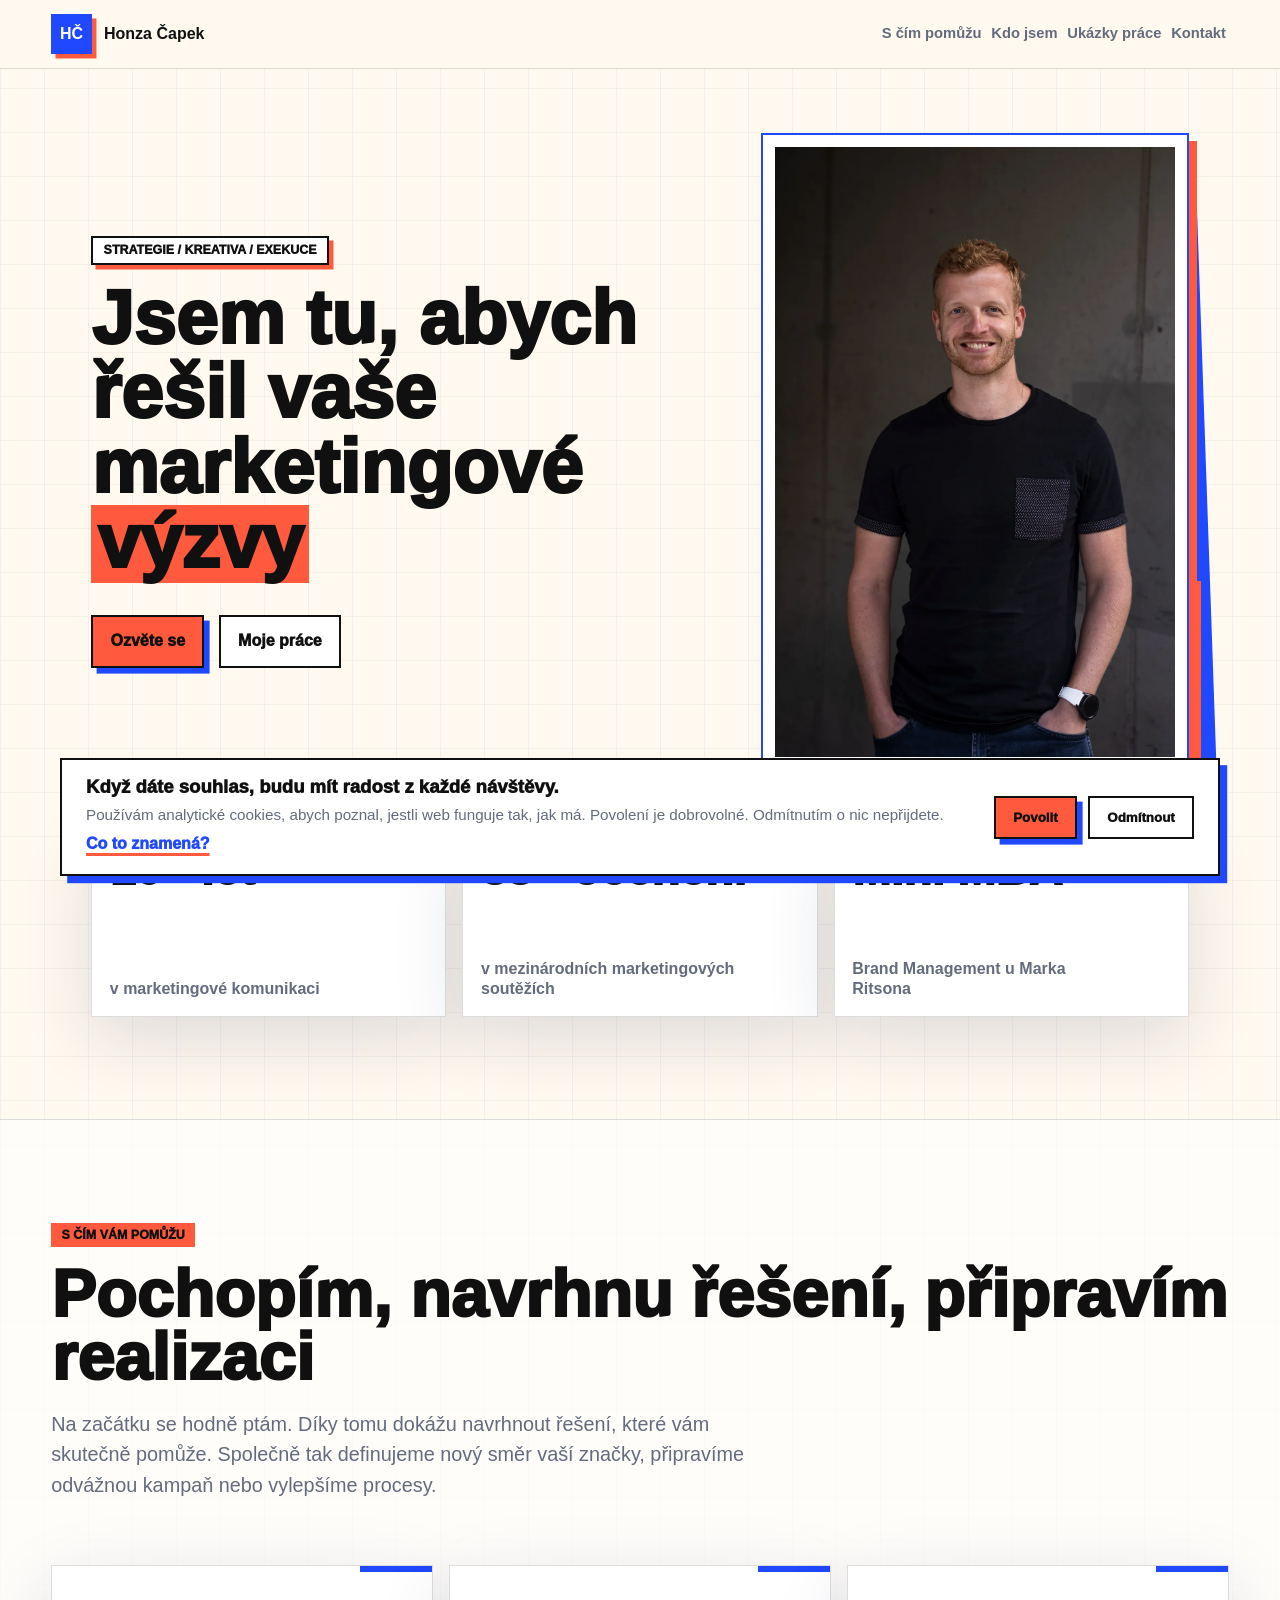
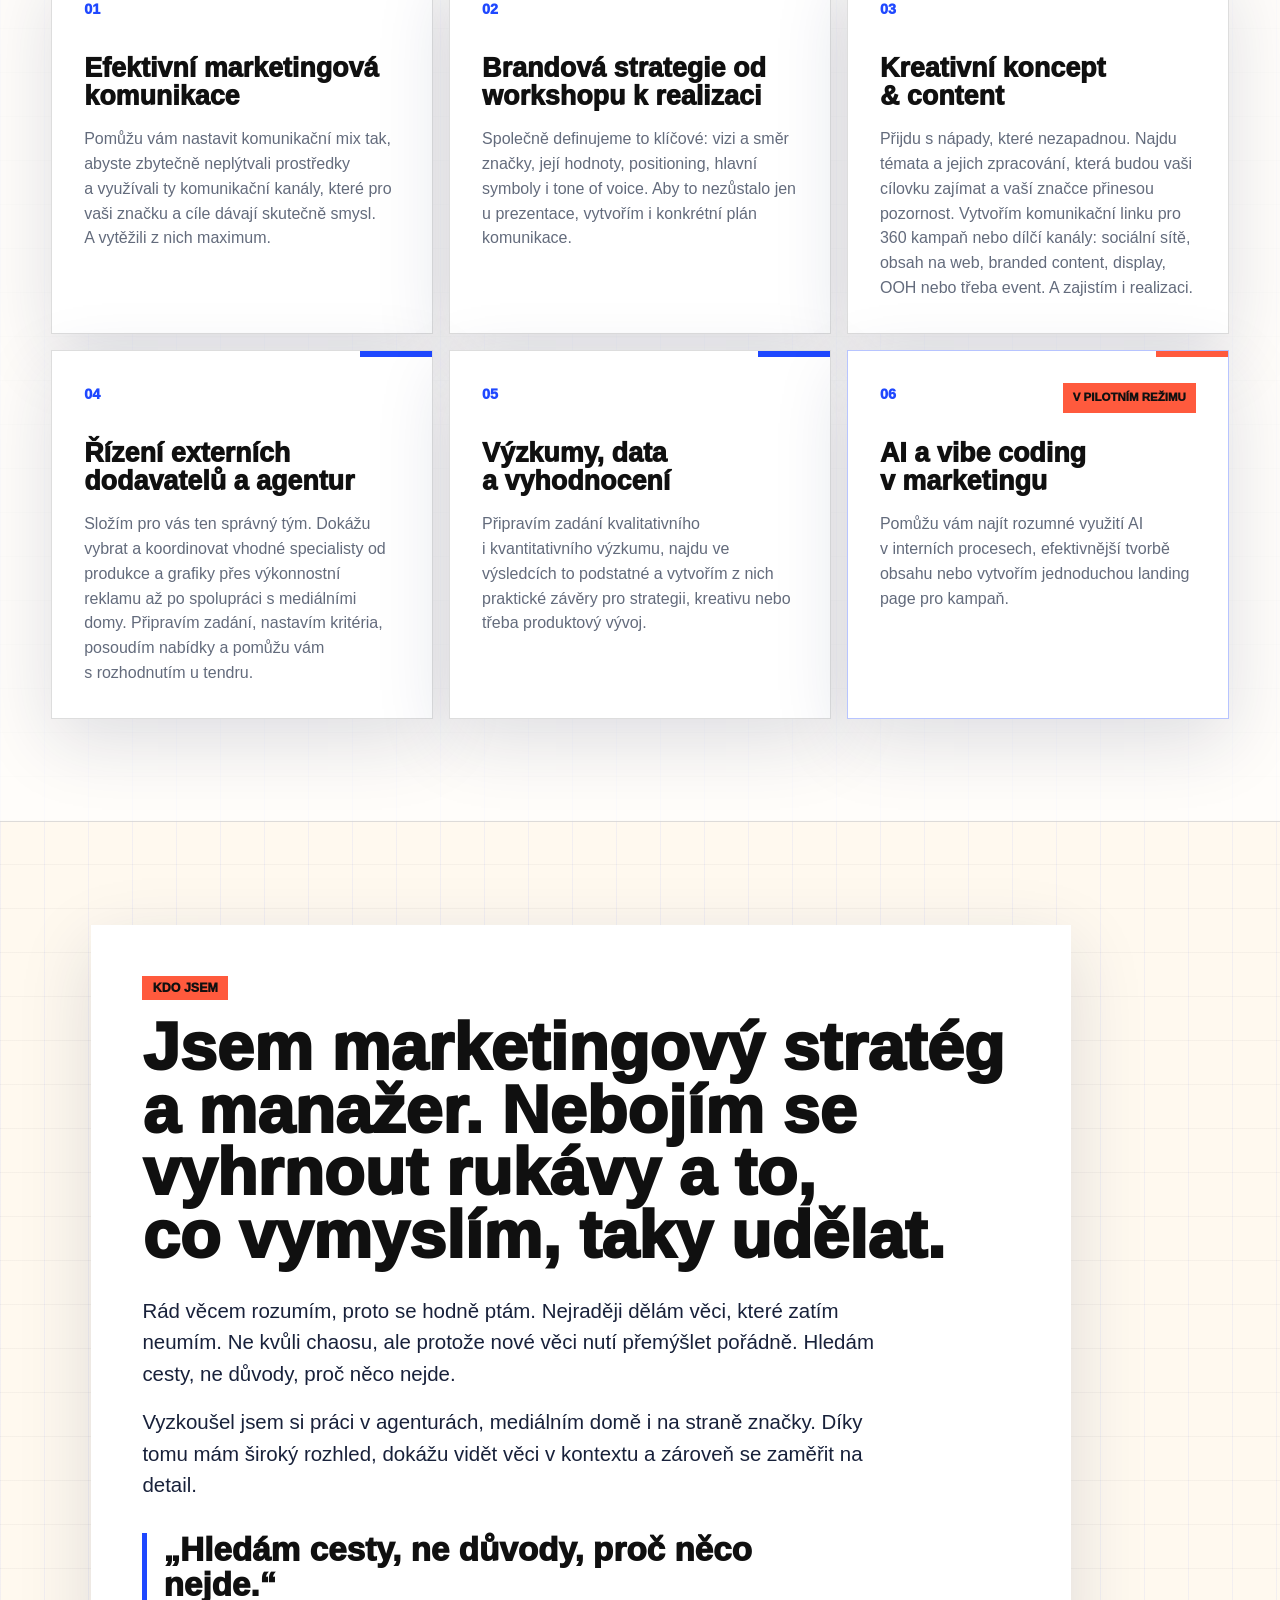
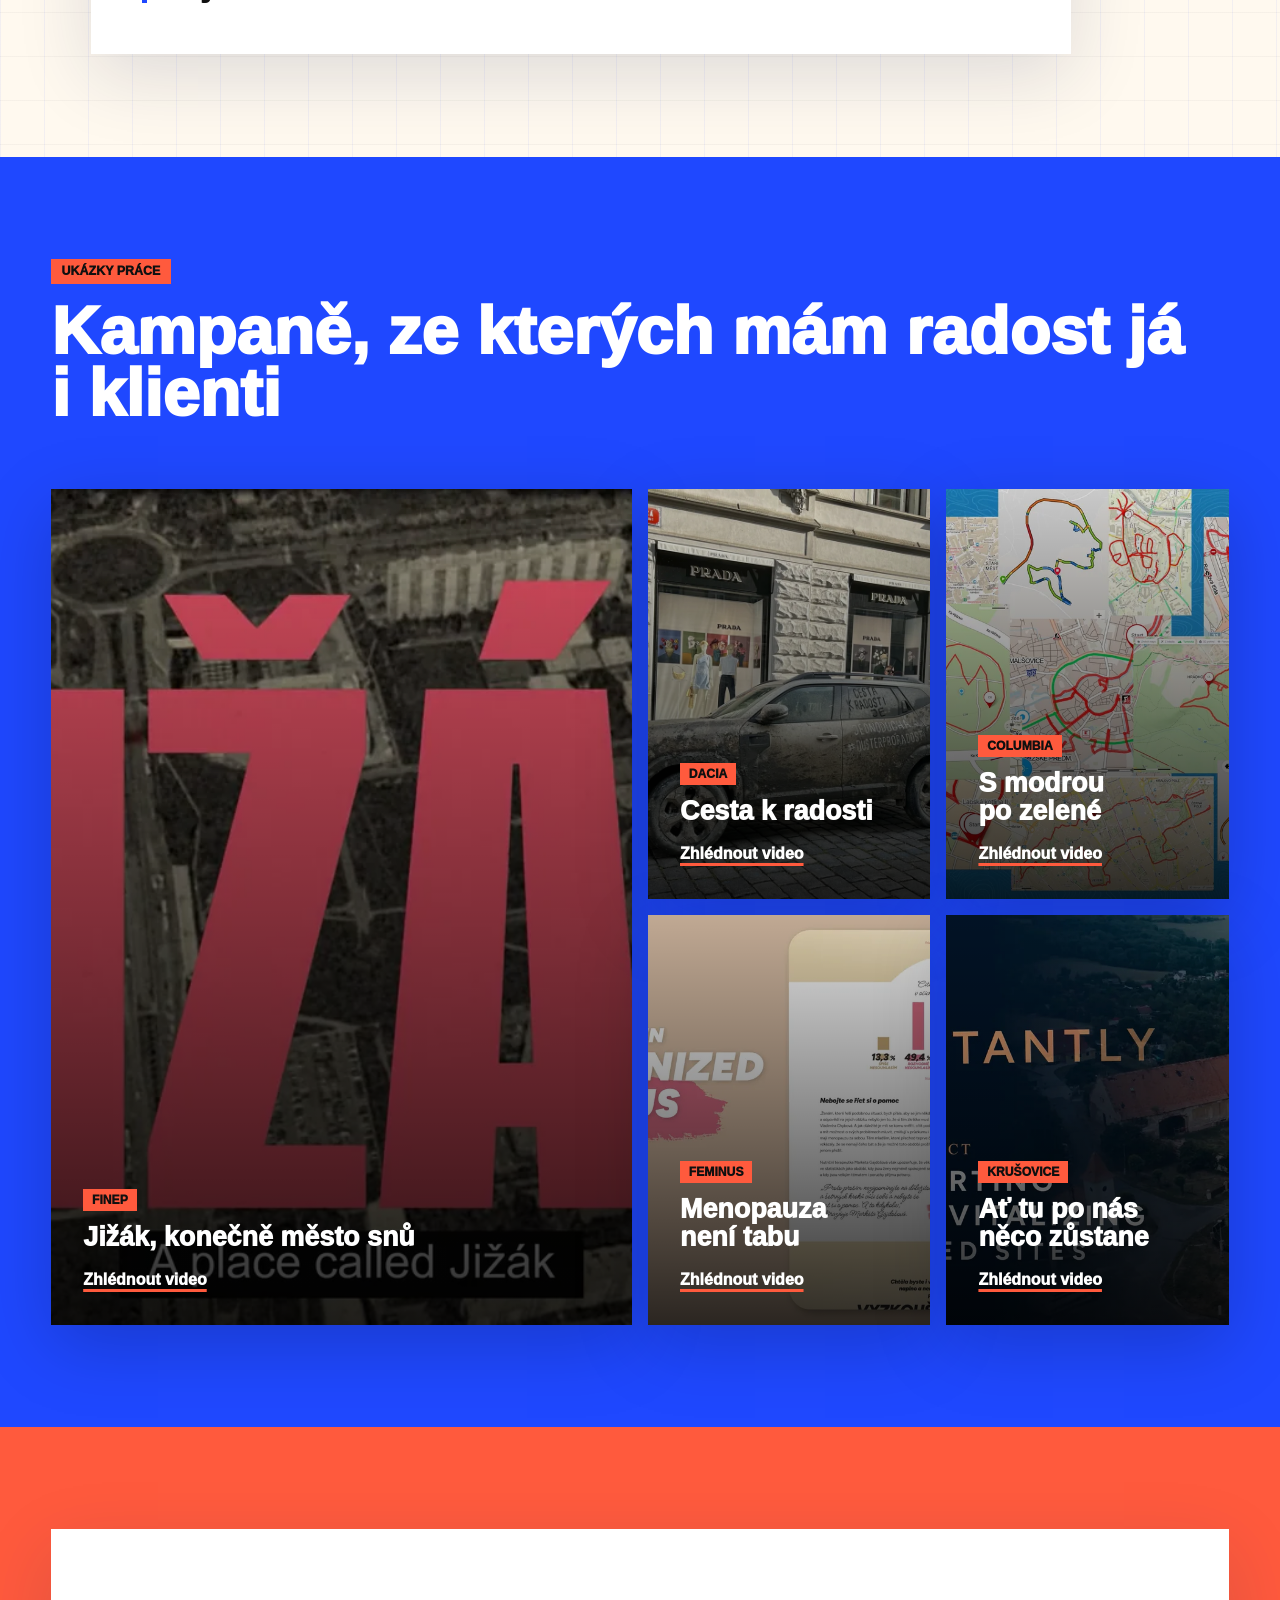
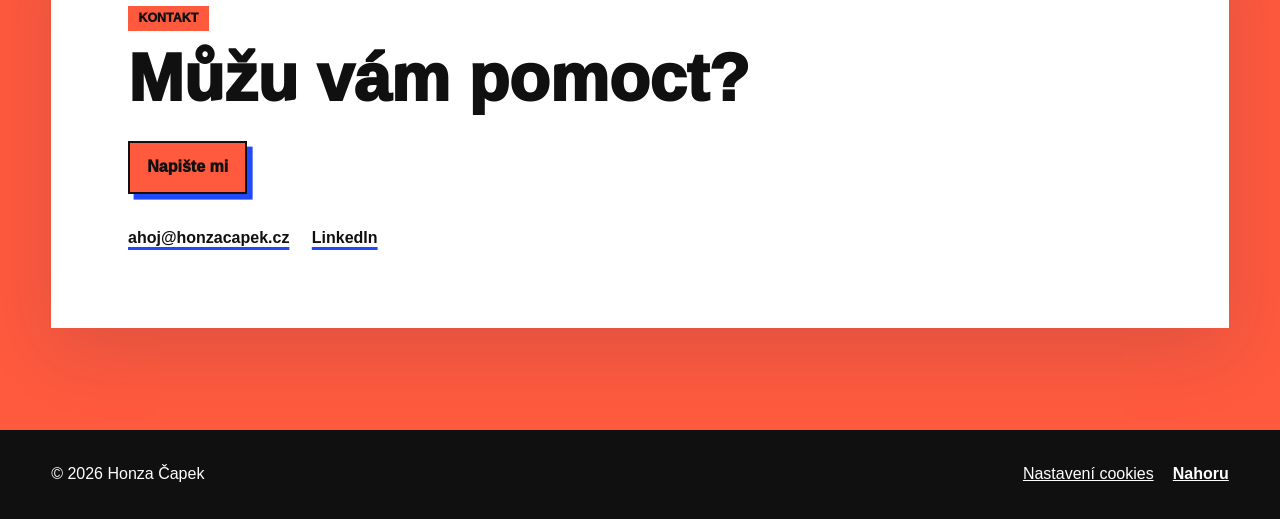
==== commit 14434bfd: "Add cookie consent banner" ====
--- a/index.html
+++ b/index.html
@@ -1,6 +1,40 @@
 <!doctype html>
 <html lang="cs">
 <head>
+  <meta charset="utf-8">
+  <script>
+    window.dataLayer = window.dataLayer || [];
+    function gtag(){ dataLayer.push(arguments); }
+
+    gtag('consent', 'default', {
+      'ad_storage': 'denied',
+      'ad_user_data': 'denied',
+      'ad_personalization': 'denied',
+      'analytics_storage': 'denied'
+    });
+
+    try {
+      if (localStorage.getItem('hc_cookie_consent') === 'granted') {
+        gtag('consent', 'update', {
+          'ad_storage': 'denied',
+          'ad_user_data': 'denied',
+          'ad_personalization': 'denied',
+          'analytics_storage': 'granted'
+        });
+
+        window.dataLayer.push({
+          event: 'analytics_consent_granted'
+        });
+      }
+    } catch (error) {
+      gtag('consent', 'update', {
+        'ad_storage': 'denied',
+        'ad_user_data': 'denied',
+        'ad_personalization': 'denied',
+        'analytics_storage': 'denied'
+      });
+    }
+  </script>
   <!-- Google Tag Manager -->
   <script>(function(w,d,s,l,i){w[l]=w[l]||[];w[l].push({'gtm.start':
   new Date().getTime(),event:'gtm.js'});var f=d.getElementsByTagName(s)[0],
@@ -8,7 +42,6 @@
   'https://www.googletagmanager.com/gtm.js?id='+i+dl;f.parentNode.insertBefore(j,f);
   })(window,document,'script','dataLayer','GTM-W259P87Q');</script>
   <!-- End Google Tag Manager -->
-  <meta charset="utf-8">
   <meta name="viewport" content="width=device-width, initial-scale=1">
   <title>Marketingová komunikace: smysluplně, efektivně, kreativně</title>
   <meta name="description" content="Kampaně, které získají pozornost. Brandová strategie převedená do praxe. Chytré využití AI a vibe codingu v marketingu.">
@@ -340,8 +373,36 @@
 
   <footer class="site-footer">
     <p>© <span id="current-year">2026</span> Honza Čapek</p>
-    <a href="#top">Nahoru</a>
+    <div class="footer-links">
+      <button class="footer-link-button" type="button" data-cookie-settings>Nastavení cookies</button>
+      <a href="#top">Nahoru</a>
+    </div>
   </footer>
+
+  <section class="cookie-banner" data-cookie-banner aria-labelledby="cookie-banner-title" hidden>
+    <div class="cookie-banner__content">
+      <div class="cookie-banner__copy">
+        <h2 id="cookie-banner-title">Když dáte souhlas, budu mít radost z každé návštěvy.</h2>
+        <p>Používám analytické cookies, abych poznal, jestli web funguje tak, jak má. Povolení je dobrovolné. Odmítnutím o nic nepřijdete.</p>
+        <button class="cookie-banner__toggle" type="button" data-cookie-details-toggle aria-expanded="false" aria-controls="cookie-details">
+          Co to znamená?
+        </button>
+      </div>
+
+      <div class="cookie-banner__actions" aria-label="Volba analytických cookies">
+        <button class="button button-primary" type="button" data-cookie-accept>Povolit</button>
+        <button class="button button-secondary" type="button" data-cookie-deny>Odmítnout</button>
+      </div>
+    </div>
+
+    <div class="cookie-banner__details" id="cookie-details" data-cookie-details hidden>
+      <p>Na webu používám nezbytné technické uložení, aby si stránka zapamatovala vaši volbu ohledně cookies.</p>
+      <p>Se souhlasem používám také analytické cookies. Pomáhají mi v souhrnné podobě pochopit, kolik lidí web navštěvuje a které části webu dávají smysl. Díky tomu ho můžu postupně zlepšovat.</p>
+      <p>Analytiku zajišťuje Google Analytics přes Google Tag Manager. Reklamní cookies ani remarketingové pixely nepoužívám.</p>
+      <p>Souhlas můžete kdykoliv změnit přes odkaz „Nastavení cookies“ v patičce webu.</p>
+      <p><strong>Správce webu:</strong> Honza Čapek<br><strong>Kontakt:</strong> <a href="mailto:ahoj@honzacapek.cz">ahoj@honzacapek.cz</a></p>
+    </div>
+  </section>
 
   <script src="script.js"></script>
 </body>
--- a/style.css
+++ b/style.css
@@ -1,33 +1,23 @@
 :root {
+  --color-paper: #fff9ef;
   --color-white: #ffffff;
   --color-black: #101010;
-  --color-text: #17203a;
-  --color-muted: #5d6474;
+  --color-text: #18213a;
+  --color-muted: #636b7c;
   --color-blue: #1f48ff;
-  --color-blue-soft: #eef2ff;
+  --color-blue-deep: #1737db;
+  --color-blue-soft: #e9eeff;
+  --color-lime: #d9ff5f;
   --color-orange: #ff5a3d;
-  --color-orange-soft: #fff1ed;
-  --color-soft: #f3f3f0;
-  --color-line: #d9dce5;
+  --color-line: rgba(16, 16, 16, 0.14);
 
   --font-main: "Aptos", "Inter", "Segoe UI", Arial, sans-serif;
-
-  --space-xs: 0.5rem;
-  --space-sm: 1rem;
-  --space-md: 1.5rem;
-  --space-lg: 2.5rem;
-  --space-xl: 4rem;
-  --space-xxl: 6rem;
-
   --page-padding: clamp(1rem, 4vw, 4rem);
-  --content-width: 1180px;
-
-  --text-sm: 0.9rem;
-  --text-base: 1rem;
-  --text-md: 1.2rem;
-  --text-lg: 1.6rem;
-  --text-xl: 2.5rem;
-  --text-hero: 5rem;
+  --content-width: 1200px;
+  --radius: 4px;
+  --shadow-soft: 0 22px 70px rgba(20, 34, 82, 0.14);
+  --shadow-blue: 8px 8px 0 var(--color-blue);
+  --shadow-orange: 8px 8px 0 var(--color-orange);
 }
 
 * {
@@ -40,20 +30,20 @@
 
 body {
   margin: 0;
-  background: var(--color-white);
+  background:
+    linear-gradient(90deg, rgba(31, 72, 255, 0.055) 1px, transparent 1px),
+    linear-gradient(180deg, rgba(16, 16, 16, 0.035) 1px, transparent 1px),
+    var(--color-paper);
+  background-size: 44px 44px;
   color: var(--color-text);
   font-family: var(--font-main);
-  font-size: var(--text-base);
+  font-size: 1rem;
   line-height: 1.55;
 }
 
 img {
   display: block;
   max-width: 100%;
-}
-
-picture {
-  display: contents;
 }
 
 a {
@@ -67,114 +57,161 @@
   display: flex;
   align-items: center;
   justify-content: space-between;
-  gap: var(--space-md);
-  padding: 0.9rem var(--page-padding);
-  background: rgba(255, 255, 255, 0.92);
+  gap: 1.25rem;
+  padding: 0.85rem var(--page-padding);
+  background: rgba(255, 249, 239, 0.9);
   border-bottom: 1px solid var(--color-line);
-  backdrop-filter: blur(14px);
+  backdrop-filter: blur(16px);
 }
 
 .brand {
   display: inline-flex;
   align-items: center;
   gap: 0.75rem;
+  color: var(--color-black);
+  font-weight: 900;
   text-decoration: none;
-  font-weight: 800;
 }
 
 .brand-mark {
   display: grid;
-  width: 2.5rem;
-  height: 2.5rem;
+  width: 2.55rem;
+  height: 2.55rem;
   place-items: center;
   background: var(--color-blue);
   color: var(--color-white);
-  font-weight: 900;
-  letter-spacing: 0;
   line-height: 1;
-  box-shadow: 0.32rem 0.32rem 0 var(--color-orange);
+  box-shadow: 0.28rem 0.28rem 0 var(--color-orange);
 }
 
 .brand-name {
-  color: var(--color-black);
+  white-space: nowrap;
 }
 
 .main-nav {
   display: flex;
   flex-wrap: wrap;
   justify-content: flex-end;
-  gap: 0.25rem 1.2rem;
+  gap: 0.25rem;
   color: var(--color-muted);
-  font-size: var(--text-sm);
-  font-weight: 700;
+  font-size: 0.92rem;
+  font-weight: 850;
 }
 
 .main-nav a {
+  padding: 0.38rem 0.18rem;
+  border-bottom: 2px solid transparent;
   text-decoration: none;
+  transition: border-color 160ms ease, color 160ms ease;
 }
 
 .main-nav a:hover,
 .main-nav a:focus-visible {
+  border-color: var(--color-orange);
   color: var(--color-blue);
 }
 
 .section {
   max-width: var(--content-width);
   margin: 0 auto;
-  padding: var(--space-xxl) var(--page-padding);
+  padding: clamp(4rem, 8vw, 7rem) var(--page-padding);
 }
 
 .section-label {
-  margin: 0 0 var(--space-sm);
-  color: var(--color-blue);
-  font-size: var(--text-sm);
-  font-weight: 900;
+  width: fit-content;
+  margin: 0 0 1rem;
+  padding: 0.38rem 0.65rem;
+  background: var(--color-orange);
+  color: var(--color-black);
+  font-size: 0.78rem;
+  font-weight: 950;
   letter-spacing: 0;
+  line-height: 1;
   text-transform: uppercase;
 }
 
+.work-heading .section-label {
+  background: var(--color-orange);
+  color: var(--color-black);
+}
+
 .section-heading {
-  max-width: 790px;
-  margin-bottom: var(--space-xl);
+  max-width: 820px;
+  margin-bottom: clamp(2.25rem, 5vw, 4rem);
 }
 
 .section-heading h2,
+.about-panel h2,
 .contact-box h2 {
   margin: 0;
   color: var(--color-black);
-  font-size: clamp(2rem, 5vw, var(--text-xl));
-  line-height: 1.02;
+  font-size: clamp(2.2rem, 5.2vw, 4.85rem);
+  font-weight: 950;
+  letter-spacing: 0;
+  line-height: 0.94;
 }
 
 .section-heading p {
-  margin: var(--space-md) 0 0;
+  max-width: 720px;
+  margin: 1.25rem 0 0;
   color: var(--color-muted);
-  font-size: var(--text-md);
+  font-size: clamp(1.05rem, 1.65vw, 1.24rem);
+}
+
+.section-heading .section-label {
+  margin: 0 0 1rem;
+  color: var(--color-black);
+  font-size: 0.78rem;
+  line-height: 1;
 }
 
 .hero {
+  position: relative;
+  min-height: min(800px, calc(100vh - 72px));
+  padding-top: clamp(2.5rem, 5vw, 4.5rem);
+}
+
+.hero::before {
+  content: none;
+}
+
+.hero-layout {
   display: grid;
-  min-height: min(760px, calc(100vh - 72px));
-  grid-template-columns: minmax(0, 1.1fr) minmax(280px, 0.72fr);
+  grid-template-columns: minmax(0, 1fr) minmax(300px, 0.72fr);
   align-items: center;
-  gap: var(--space-xl);
-  padding-top: var(--space-xl);
+  gap: clamp(2.5rem, 6vw, 5.5rem);
+}
+
+.hero-copy .section-label {
+  background: var(--color-white);
+  border: 2px solid var(--color-black);
+  box-shadow: 0.28rem 0.28rem 0 var(--color-orange);
+  color: var(--color-black);
 }
 
 .hero-claim {
-  max-width: 800px;
+  max-width: 720px;
   margin: 0;
   color: var(--color-black);
-  font-size: clamp(3rem, 7.5vw, var(--text-hero));
-  font-weight: 850;
-  line-height: 0.98;
+  font-size: clamp(3rem, 5.9vw, 5.65rem);
+  font-weight: 950;
+  letter-spacing: 0;
+  line-height: 0.99;
+  text-wrap: balance;
 }
 
 .changing-word {
   display: inline-block;
-  color: var(--color-blue);
+  position: relative;
+  padding: 0 0.08em 0.05em;
+  background: var(--color-orange);
+  color: var(--color-black);
   transition: opacity 180ms ease, transform 180ms ease;
   white-space: nowrap;
+}
+
+.changing-word::after {
+  content: none;
 }
 
 .changing-word.is-changing {
@@ -186,27 +223,27 @@
 .contact-actions {
   display: flex;
   flex-wrap: wrap;
-  gap: var(--space-sm);
-  margin-top: var(--space-lg);
+  gap: 0.9rem;
+  margin-top: 2rem;
 }
 
 .button {
   display: inline-flex;
+  min-height: 3.1rem;
   align-items: center;
   justify-content: center;
-  min-height: 3rem;
-  padding: 0.75rem 1.1rem;
+  padding: 0.75rem 1.08rem;
   border: 2px solid var(--color-black);
   color: var(--color-black);
-  font-weight: 900;
+  font-weight: 950;
   text-decoration: none;
   transition: transform 160ms ease, box-shadow 160ms ease, background 160ms ease, color 160ms ease;
 }
 
 .button-primary {
-  background: var(--color-blue);
-  border-color: var(--color-blue);
-  color: var(--color-white);
+  background: var(--color-orange);
+  color: var(--color-black);
+  box-shadow: 0.35rem 0.35rem 0 var(--color-blue);
 }
 
 .button-secondary {
@@ -216,174 +253,234 @@
 .button:hover,
 .button:focus-visible {
   transform: translate(-2px, -2px);
-  box-shadow: 5px 5px 0 var(--color-orange);
-}
-
-.hero-image-wrap {
+  box-shadow: 0.45rem 0.45rem 0 var(--color-blue);
+}
+
+.hero-visual {
   position: relative;
-  width: min(100%, 440px);
-  height: clamp(420px, 58vw, 620px);
   justify-self: end;
-  background: var(--color-soft);
-  overflow: hidden;
-}
-
-.hero-image-wrap::before {
+  width: min(100%, 430px);
+  padding: 0.75rem;
+  background: var(--color-white);
+  border: 2px solid var(--color-blue);
+  box-shadow: var(--shadow-orange);
+}
+
+.hero-visual::before {
   content: "";
   position: absolute;
-  inset: 1rem auto auto 1rem;
-  width: 46%;
-  height: 36%;
+  inset: 1.2rem -1.2rem -1.2rem 1.2rem;
+  background: var(--color-blue);
+  transform: rotate(-2deg);
+  z-index: -2;
+}
+
+.hero-visual::after {
+  content: "";
+  position: absolute;
+  right: -0.9rem;
+  bottom: -0.9rem;
+  width: 44%;
+  height: 32%;
   background: var(--color-orange);
-  z-index: 0;
+  z-index: -1;
 }
 
 .hero-image {
-  position: relative;
-  z-index: 1;
   width: 100%;
-  height: 100%;
+  height: clamp(430px, 56vw, 610px);
   object-fit: cover;
   object-position: center 18%;
-  filter: saturate(0.95) contrast(1.02);
+  filter: saturate(1.04) contrast(1.03);
+}
+
+.proof-row {
+  display: grid;
+  grid-template-columns: repeat(3, minmax(0, 1fr));
+  gap: 1rem;
+  margin-top: clamp(2rem, 5vw, 3.5rem);
+}
+
+.proof-card {
+  display: flex;
+  min-height: 190px;
+  flex-direction: column;
+  align-items: flex-start;
+  justify-content: space-between;
+  padding: 1.1rem;
+  background: var(--color-white);
+  border: 1px solid var(--color-line);
+  box-shadow: var(--shadow-soft);
+  transition: transform 160ms ease, border-color 160ms ease, box-shadow 160ms ease;
+}
+
+.proof-card:hover {
+  border-color: rgba(31, 72, 255, 0.55);
+  box-shadow: 0 18px 48px rgba(31, 72, 255, 0.18);
+  transform: translateY(-3px);
+}
+
+.proof-card-accent {
+  background: var(--color-white);
+}
+
+.proof-card strong {
+  display: block;
+  color: var(--color-black);
+  font-size: clamp(1.8rem, 3.6vw, 3.35rem);
+  font-weight: 950;
+  line-height: 1;
+}
+
+.proof-card span {
+  display: block;
+  max-width: 260px;
+  color: var(--color-muted);
+  font-weight: 800;
+  line-height: 1.22;
+  text-align: left;
 }
 
 .services-section {
-  background: var(--color-white);
+  max-width: none;
+  background: rgba(255, 255, 255, 0.72);
+  border-top: 1px solid var(--color-line);
+  border-bottom: 1px solid var(--color-line);
+}
+
+.services-section > * {
+  max-width: var(--content-width);
+  margin-right: auto;
+  margin-left: auto;
 }
 
 .services-grid {
   display: grid;
-  grid-template-columns: repeat(2, minmax(0, 1fr));
-  border-top: 2px solid var(--color-black);
-  border-left: 2px solid var(--color-black);
-}
-
-.service-item {
-  min-height: 320px;
-  padding: var(--space-lg);
+  grid-template-columns: repeat(3, minmax(0, 1fr));
+  gap: 1rem;
+}
+
+.service-card {
+  position: relative;
+  min-height: 300px;
+  padding: clamp(1.25rem, 2.6vw, 2rem);
   background: var(--color-white);
-  border-right: 2px solid var(--color-black);
-  border-bottom: 2px solid var(--color-black);
-  transition: transform 180ms ease, box-shadow 180ms ease, background 180ms ease, color 180ms ease;
-}
-
-.service-item:hover {
-  position: relative;
-  z-index: 2;
+  border: 1px solid var(--color-line);
+  box-shadow: var(--shadow-soft);
+  overflow: hidden;
+  transition: transform 170ms ease, border-color 170ms ease, box-shadow 170ms ease;
+}
+
+.service-card::after {
+  content: "";
+  position: absolute;
+  top: 0;
+  right: 0;
+  width: 4.5rem;
+  height: 0.36rem;
   background: var(--color-blue);
-  color: var(--color-white);
-  transform: translate(-4px, -4px);
-  box-shadow: 8px 8px 0 var(--color-orange);
-}
-
-.service-item:hover .item-number,
-.service-item:hover p {
-  color: var(--color-white);
-}
-
-.service-item-pilot {
-  background: var(--color-blue-soft);
-}
-
-.service-item-pilot:hover .service-tag {
+  opacity: 1;
+}
+
+.service-card:hover {
+  border-color: rgba(31, 72, 255, 0.55);
+  box-shadow: var(--shadow-blue);
+  transform: translateY(-4px);
+}
+
+.service-card-pilot {
   background: var(--color-white);
-  color: var(--color-blue);
+  border-color: rgba(31, 72, 255, 0.32);
+}
+
+.service-card-pilot::after {
+  background: var(--color-orange);
 }
 
 .service-meta {
   display: flex;
   align-items: flex-start;
   justify-content: space-between;
-  gap: var(--space-sm);
-  margin-bottom: var(--space-lg);
+  gap: 1rem;
 }
 
 .item-number {
   display: block;
-  color: var(--color-orange);
-  font-size: var(--text-sm);
-  font-weight: 900;
+  margin-bottom: 2.2rem;
+  color: var(--color-blue);
+  font-size: 0.9rem;
+  font-weight: 950;
 }
 
 .service-tag {
-  display: inline-flex;
-  align-items: center;
-  min-height: 1.8rem;
-  padding: 0.25rem 0.55rem;
+  height: fit-content;
+  padding: 0.38rem 0.62rem;
   background: var(--color-orange);
-  color: var(--color-white);
-  font-size: 0.78rem;
-  font-weight: 900;
+  color: var(--color-black);
+  font-size: 0.72rem;
+  font-weight: 950;
   text-transform: uppercase;
   white-space: nowrap;
 }
 
-.service-item > .item-number {
-  margin-bottom: var(--space-lg);
-}
-
-.service-item h3,
+.service-card h3,
 .work-card h3 {
+  position: relative;
+  z-index: 1;
   margin: 0;
-  color: inherit;
-  font-size: var(--text-lg);
-  line-height: 1.08;
-}
-
-.service-item p {
-  margin: var(--space-sm) 0 0;
+  color: var(--color-black);
+  font-size: clamp(1.35rem, 2.1vw, 1.92rem);
+  font-weight: 950;
+  line-height: 1.04;
+  text-wrap: balance;
+}
+
+.service-card p {
+  position: relative;
+  z-index: 1;
+  margin: 1rem 0 0;
   color: var(--color-muted);
 }
 
-.about-layout {
-  display: grid;
-  grid-template-columns: minmax(260px, 0.9fr) minmax(0, 1fr);
-  gap: var(--space-xl);
+.service-card-pilot .item-number {
+  color: var(--color-blue);
+}
+
+.about-section {
+  position: relative;
+}
+
+.about-panel {
+  max-width: 980px;
+  padding: clamp(1.5rem, 4vw, 3.5rem);
+  background: var(--color-white);
+  box-shadow: var(--shadow-soft);
 }
 
 .about-copy {
+  max-width: 760px;
+  margin-top: 1.75rem;
+  color: var(--color-text);
+  font-size: clamp(1.05rem, 1.7vw, 1.28rem);
+}
+
+.about-copy p {
+  margin: 0 0 1rem;
+}
+
+.about-copy p:last-child {
+  margin-bottom: 0;
+}
+
+.about-quote {
   max-width: 720px;
-  padding-top: 3rem;
-  font-size: var(--text-md);
-}
-
-.about-copy p {
-  margin: 0 0 var(--space-md);
-}
-
-.proof-strip {
-  display: grid;
-  grid-template-columns: repeat(3, minmax(0, 1fr));
-  gap: 1px;
-  margin-top: var(--space-xl);
-  background: rgba(255, 255, 255, 0.24);
-  border: 2px solid var(--color-black);
-  box-shadow: 12px 12px 0 var(--color-orange);
-}
-
-.proof-item {
-  display: flex;
-  min-height: 170px;
-  flex-direction: column;
-  justify-content: space-between;
-  gap: var(--space-lg);
-  padding: var(--space-lg);
-  background: var(--color-blue);
-  color: var(--color-white);
-}
-
-.proof-item strong {
-  color: var(--color-white);
-  font-size: clamp(2.1rem, 5vw, 4rem);
-  line-height: 0.95;
-}
-
-.proof-item span {
-  max-width: 260px;
-  color: var(--color-white);
-  font-weight: 750;
-  line-height: 1.35;
+  margin: 2rem 0 0;
+  padding-left: 1rem;
+  border-left: 0.35rem solid var(--color-blue);
+  color: var(--color-black);
+  font-size: clamp(1.3rem, 2.6vw, 2.2rem);
+  font-weight: 950;
+  line-height: 1.05;
 }
 
 .work-section {
@@ -392,86 +489,99 @@
   color: var(--color-white);
 }
 
-.work-section .section-heading {
+.work-heading,
+.work-grid {
   max-width: var(--content-width);
   margin-right: auto;
   margin-left: auto;
 }
 
-.work-section .section-label,
-.work-section .section-heading h2 {
+.work-heading h2 {
   color: var(--color-white);
+}
+
+.work-heading p {
+  color: rgba(255, 255, 255, 0.82);
 }
 
 .work-grid {
   display: grid;
-  max-width: var(--content-width);
-  margin: 0 auto;
   grid-template-columns: repeat(4, minmax(0, 1fr));
-  gap: var(--space-md);
+  gap: 1rem;
 }
 
 .work-card {
   position: relative;
-  min-height: 390px;
+  min-height: 410px;
   overflow: hidden;
   background: var(--color-black);
   color: var(--color-white);
-}
-
-.work-card-large {
+  box-shadow: 0 20px 70px rgba(0, 0, 0, 0.2);
+}
+
+.work-card-featured {
+  min-height: 560px;
   grid-column: span 2;
-}
-
-.work-image {
-  width: 100%;
-  height: 100%;
-  min-height: 390px;
-  object-fit: cover;
-  object-position: center;
-  opacity: 0.78;
-  transition: transform 220ms ease, opacity 220ms ease;
-}
-
-.work-card:hover .work-image,
-.work-card:focus-within .work-image {
-  opacity: 0.56;
-  transform: scale(1.04);
+  grid-row: span 2;
 }
 
 .work-card::after {
   content: "";
   position: absolute;
   inset: 0;
-  background: linear-gradient(180deg, rgba(0, 0, 0, 0.05), rgba(0, 0, 0, 0.78));
+  background: linear-gradient(180deg, rgba(0, 0, 0, 0.02), rgba(0, 0, 0, 0.78));
+}
+
+.work-image {
+  width: 100%;
+  height: 100%;
+  min-height: inherit;
+  object-fit: cover;
+  object-position: center;
+  opacity: 0.88;
+  transition: transform 220ms ease, opacity 220ms ease, filter 220ms ease;
+}
+
+.work-card:hover .work-image,
+.work-card:focus-within .work-image {
+  opacity: 1;
+  transform: scale(1.04);
+  filter: saturate(1.12) contrast(1.04);
 }
 
 .work-card-content {
   position: absolute;
-  inset: auto 0 0;
+  right: 0;
+  bottom: 0;
+  left: 0;
   z-index: 1;
-  padding: var(--space-lg);
+  padding: clamp(1.25rem, 3vw, 2rem);
 }
 
 .work-client {
-  margin: 0 0 var(--space-sm);
-  color: var(--color-white);
-  font-size: var(--text-sm);
-  font-weight: 900;
+  width: fit-content;
+  margin: 0 0 0.8rem;
+  padding: 0.32rem 0.55rem;
+  background: var(--color-orange);
+  color: var(--color-black);
+  font-size: 0.76rem;
+  font-weight: 950;
+  line-height: 1;
   text-transform: uppercase;
 }
 
 .work-card h3 {
   max-width: 520px;
+  color: var(--color-white);
   text-wrap: balance;
 }
 
 .text-link {
   display: inline-flex;
   width: fit-content;
-  margin-top: var(--space-md);
+  margin-top: 1rem;
   color: var(--color-white);
-  font-weight: 900;
+  font-weight: 950;
   text-decoration-color: var(--color-orange);
   text-decoration-thickness: 0.18em;
   text-underline-offset: 0.25em;
@@ -484,31 +594,30 @@
 
 .contact-section {
   max-width: none;
-  background: var(--color-soft);
+  background: var(--color-orange);
 }
 
 .contact-box {
   max-width: var(--content-width);
   margin: 0 auto;
-  padding: clamp(2rem, 6vw, 4rem);
+  padding: clamp(2rem, 6vw, 5rem);
   background: var(--color-white);
-  border: 2px solid var(--color-black);
-  box-shadow: 12px 12px 0 var(--color-orange);
+  box-shadow: var(--shadow-soft);
 }
 
 .contact-links {
   display: flex;
   flex-wrap: wrap;
   gap: 0.8rem 1.4rem;
-  margin-top: var(--space-lg);
-  color: var(--color-muted);
-  font-weight: 800;
+  margin-top: 2rem;
+  color: var(--color-black);
+  font-weight: 900;
 }
 
 .contact-links a {
   text-decoration-color: var(--color-blue);
-  text-decoration-thickness: 0.16em;
-  text-underline-offset: 0.24em;
+  text-decoration-thickness: 0.18em;
+  text-underline-offset: 0.25em;
 }
 
 .contact-links a:hover,
@@ -520,8 +629,8 @@
   display: flex;
   align-items: center;
   justify-content: space-between;
-  gap: var(--space-md);
-  padding: var(--space-lg) var(--page-padding);
+  gap: 1rem;
+  padding: 2rem var(--page-padding);
   background: var(--color-black);
   color: var(--color-white);
 }
@@ -530,45 +639,151 @@
   margin: 0;
 }
 
-.site-footer a {
+.site-footer a,
+.footer-link-button {
   color: var(--color-white);
   font-weight: 900;
 }
 
-@media (max-width: 980px) {
-  .hero,
-  .about-layout {
+.footer-links {
+  display: flex;
+  flex-wrap: wrap;
+  justify-content: flex-end;
+  gap: 0.8rem 1.2rem;
+}
+
+.footer-link-button {
+  padding: 0;
+  border: 0;
+  background: transparent;
+  font: inherit;
+  text-decoration: underline;
+  cursor: pointer;
+}
+
+.footer-link-button:hover,
+.footer-link-button:focus-visible,
+.site-footer a:hover,
+.site-footer a:focus-visible {
+  color: var(--color-orange);
+}
+
+.cookie-banner {
+  position: fixed;
+  left: 50%;
+  bottom: 24px;
+  z-index: 40;
+  width: calc(100% - 48px);
+  max-width: 1160px;
+  padding: clamp(0.85rem, 1.4vw, 1.05rem) clamp(1rem, 2.4vw, 1.5rem);
+  border: 2px solid var(--color-black);
+  background: var(--color-white);
+  color: var(--color-text);
+  box-shadow: 0.45rem 0.45rem 0 var(--color-blue);
+  transform: translateX(-50%);
+}
+
+.cookie-banner[hidden] {
+  display: none;
+}
+
+.cookie-banner__content {
+  display: grid;
+  grid-template-columns: minmax(0, 1fr) auto;
+  gap: 1rem 1.5rem;
+  align-items: center;
+}
+
+.cookie-banner h2 {
+  margin: 0;
+  color: var(--color-black);
+  font-size: clamp(1.05rem, 1.45vw, 1.35rem);
+  font-weight: 950;
+  letter-spacing: 0;
+  line-height: 1.12;
+}
+
+.cookie-banner p {
+  margin: 0.35rem 0 0;
+  color: var(--color-muted);
+  font-size: 0.95rem;
+  line-height: 1.42;
+}
+
+.cookie-banner__actions {
+  display: flex;
+  flex-wrap: nowrap;
+  gap: 0.7rem;
+  justify-content: flex-end;
+}
+
+.cookie-banner__actions .button {
+  min-height: 2.65rem;
+  white-space: nowrap;
+  cursor: pointer;
+}
+
+.cookie-banner__toggle {
+  display: inline-flex;
+  width: fit-content;
+  margin-top: 0.45rem;
+  padding: 0;
+  border: 0;
+  background: transparent;
+  color: var(--color-blue);
+  font: inherit;
+  font-weight: 950;
+  text-decoration: underline;
+  text-decoration-color: var(--color-orange);
+  text-decoration-thickness: 0.16em;
+  text-underline-offset: 0.22em;
+  cursor: pointer;
+}
+
+.cookie-banner__toggle:hover,
+.cookie-banner__toggle:focus-visible {
+  color: var(--color-blue-deep);
+}
+
+.cookie-banner__details {
+  margin-top: 1rem;
+  padding-top: 1rem;
+  border-top: 1px solid var(--color-line);
+}
+
+.cookie-banner__details p {
+  margin-top: 0.65rem;
+}
+
+.cookie-banner__details p:first-child {
+  margin-top: 0;
+}
+
+.cookie-banner__details a {
+  color: var(--color-blue);
+  font-weight: 900;
+}
+
+@media (max-width: 1020px) {
+  .hero-layout {
     grid-template-columns: 1fr;
   }
 
-  .about-copy {
-    padding-top: 0;
-  }
-
-  .hero {
-    min-height: 0;
-  }
-
-  .hero-image-wrap {
-    width: min(100%, 520px);
-    height: 460px;
+  .hero-visual {
     justify-self: start;
   }
 
+  .services-grid,
   .work-grid {
     grid-template-columns: repeat(2, minmax(0, 1fr));
   }
 
-  .proof-strip {
-    grid-template-columns: 1fr;
-  }
-}
-
-@media (max-width: 720px) {
-  :root {
-    --space-xxl: 4rem;
-  }
-
+  .work-card-featured {
+    grid-column: span 2;
+  }
+}
+
+@media (max-width: 760px) {
   .site-header {
     position: static;
     align-items: flex-start;
@@ -579,108 +794,126 @@
     justify-content: flex-start;
   }
 
-  .hero-image-wrap {
-    height: 360px;
+  .section {
+    padding: 4rem var(--page-padding);
   }
 
   .hero {
-    padding-bottom: 0.75rem;
-  }
-
-  .services-section {
-    padding-top: 1.5rem;
-    padding-bottom: 2.5rem;
-  }
-
-  .about-section {
-    padding-top: 2.25rem;
-  }
-
-  .about-section .section-heading {
-    margin-bottom: 2rem;
-  }
-
-  .proof-strip {
-    margin-top: 2rem;
-  }
-
-  .contact-section {
-    padding-top: 3rem;
+    min-height: 0;
+  }
+
+  .hero-claim {
+    font-size: clamp(2.7rem, 12vw, 4.7rem);
   }
 
   .hero-image {
-    object-position: center 12%;
-  }
-
+    height: 490px;
+  }
+
+  .hero-visual::before {
+    inset: 1rem -0.85rem -0.85rem 1rem;
+  }
+
+  .proof-row,
   .services-grid,
   .work-grid {
     grid-template-columns: 1fr;
   }
 
-  .work-card-large {
+  .proof-card {
+    min-height: 150px;
+  }
+
+  .work-card,
+  .work-card-featured {
+    min-height: 390px;
     grid-column: span 1;
-  }
-
-  .service-item {
-    min-height: auto;
-  }
-
-  .work-card,
-  .work-image {
-    min-height: 340px;
-  }
-}
-
-@media (max-width: 460px) {
+    grid-row: span 1;
+  }
+
+  .about-panel,
+  .contact-box {
+    padding: 1.5rem;
+  }
+
+  .site-footer {
+    align-items: flex-start;
+    flex-direction: column;
+  }
+
+  .footer-links {
+    justify-content: flex-start;
+  }
+
+  .cookie-banner {
+    bottom: 20px;
+  }
+
+  .cookie-banner__content {
+    grid-template-columns: 1fr;
+  }
+
+  .cookie-banner__actions {
+    justify-content: flex-start;
+  }
+}
+
+@media (max-width: 430px) {
   .brand-name {
     display: none;
   }
 
-  .hero-claim {
-    font-size: 2.25rem;
-  }
-
-  .hero-image-wrap {
-    height: 320px;
-  }
-
-  .hero {
-    padding-bottom: 0.5rem;
-  }
-
-  .services-section {
-    padding-top: 1.25rem;
-    padding-bottom: 2.25rem;
-  }
-
-  .about-section {
-    padding-top: 2rem;
-  }
-
-  .about-section .section-heading {
-    margin-bottom: 1.5rem;
-  }
-
-  .proof-strip {
-    margin-top: 1.5rem;
-  }
-
-  .contact-section {
-    padding-top: 2.5rem;
-  }
-
-  .service-item,
-  .work-card-content,
-  .proof-item {
-    padding: var(--space-md);
-  }
-
-  .service-meta {
-    align-items: flex-start;
+  .main-nav a {
+    padding-right: 0.55rem;
+    padding-left: 0.55rem;
+  }
+
+  .section-heading h2,
+  .about-panel h2,
+  .contact-box h2 {
+    font-size: clamp(2rem, 12vw, 3.2rem);
+  }
+
+  .hero-image {
+    height: 430px;
+  }
+
+  .hero-visual {
+    width: calc(100% - 0.5rem);
+  }
+
+  .service-card {
+    min-height: 0;
+  }
+
+  .cookie-banner {
+    left: 16px;
+    bottom: 16px;
+    width: calc(100% - 32px);
+    max-height: calc(100vh - 1.5rem);
+    overflow: auto;
+    transform: none;
+  }
+
+  .cookie-banner__actions {
     flex-direction: column;
   }
 
-  .button {
+  .cookie-banner__actions .button {
     width: 100%;
   }
 }
+
+@media (prefers-reduced-motion: reduce) {
+  html {
+    scroll-behavior: auto;
+  }
+
+  *,
+  *::before,
+  *::after {
+    transition-duration: 0.01ms !important;
+    animation-duration: 0.01ms !important;
+    animation-iteration-count: 1 !important;
+  }
+}
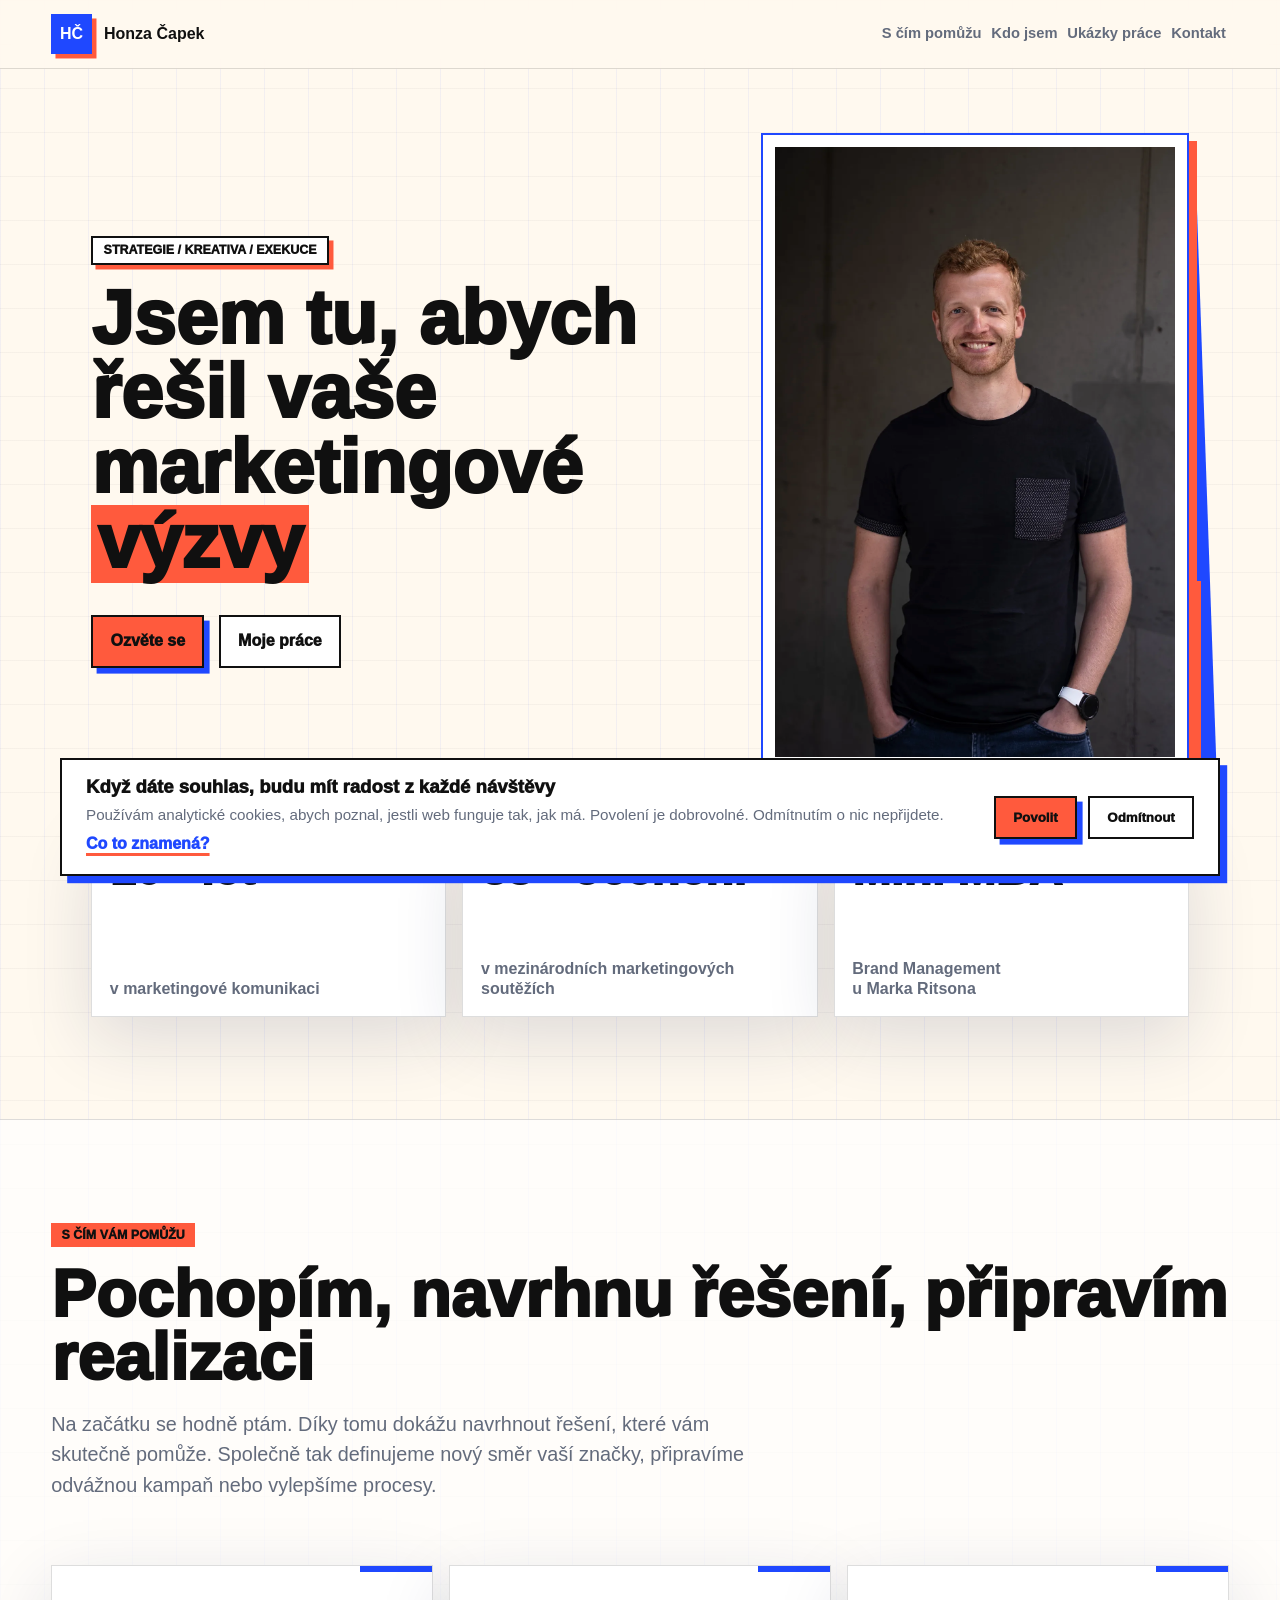
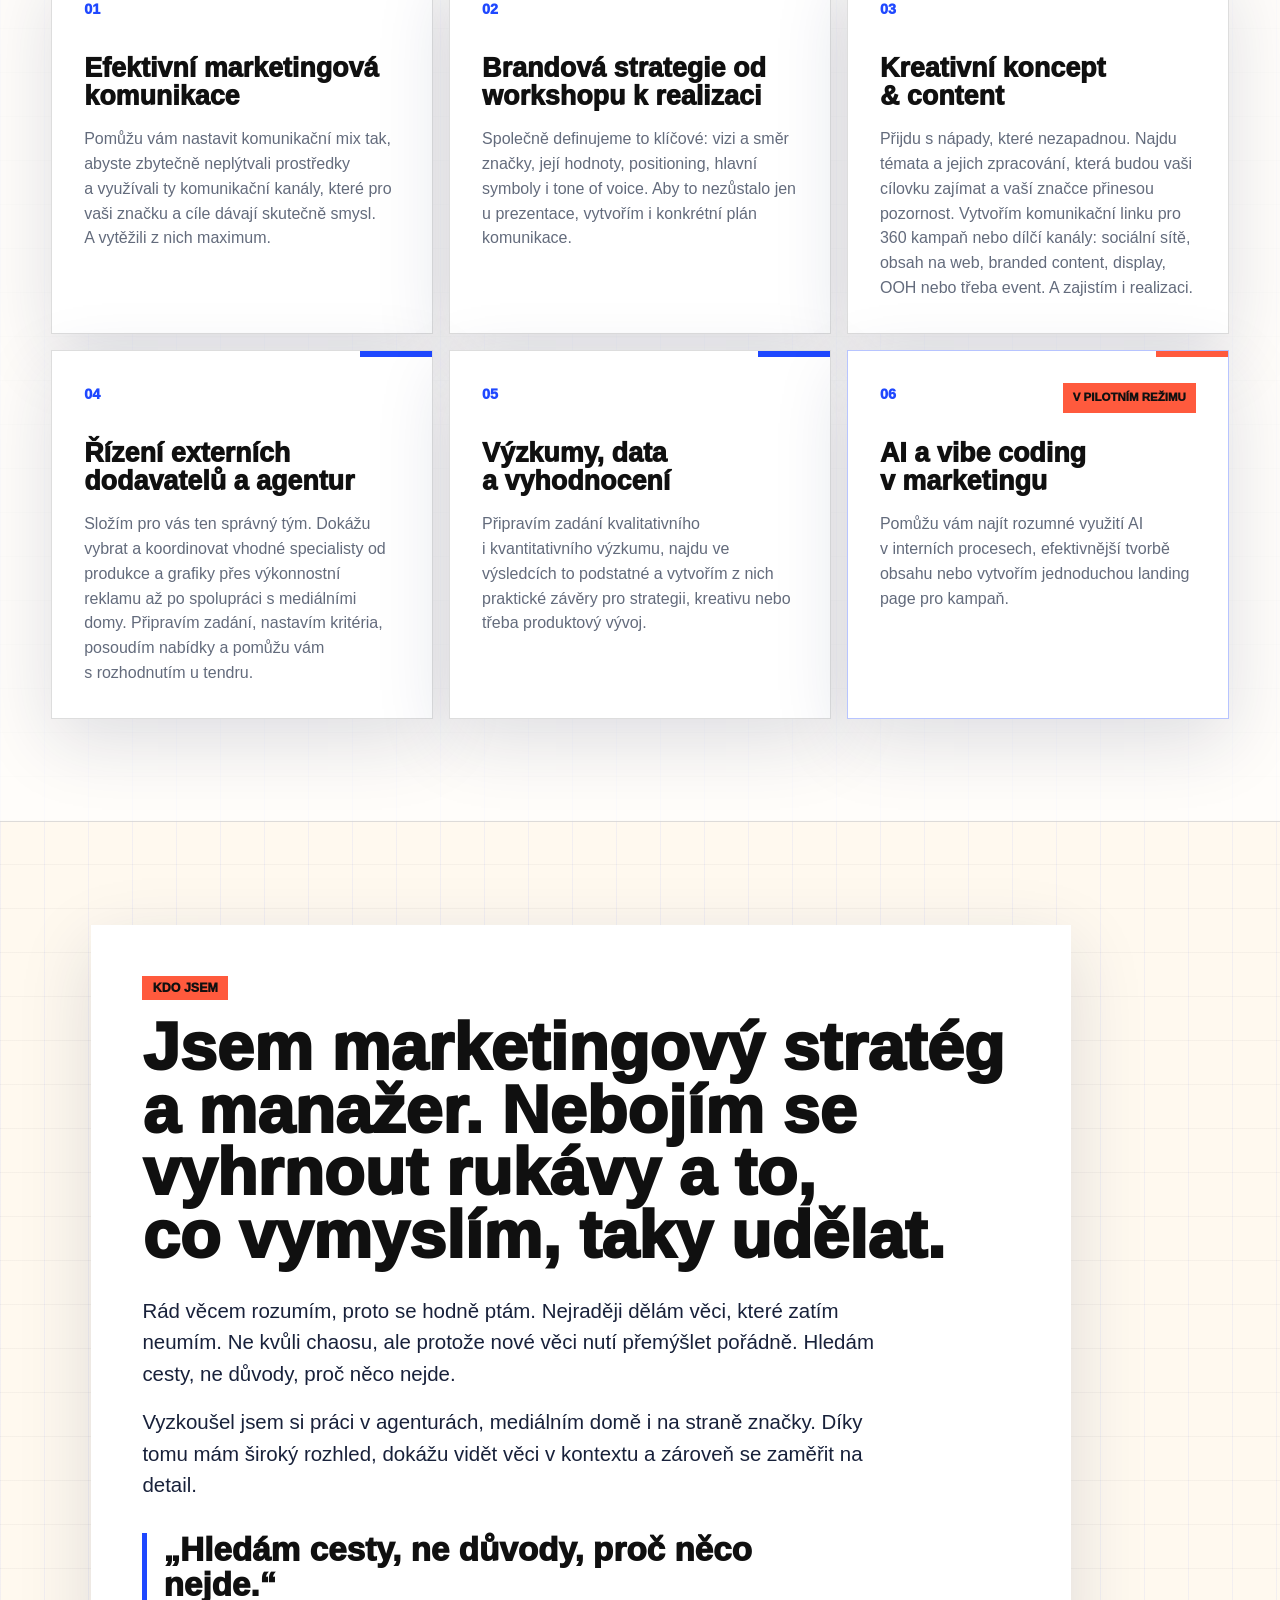
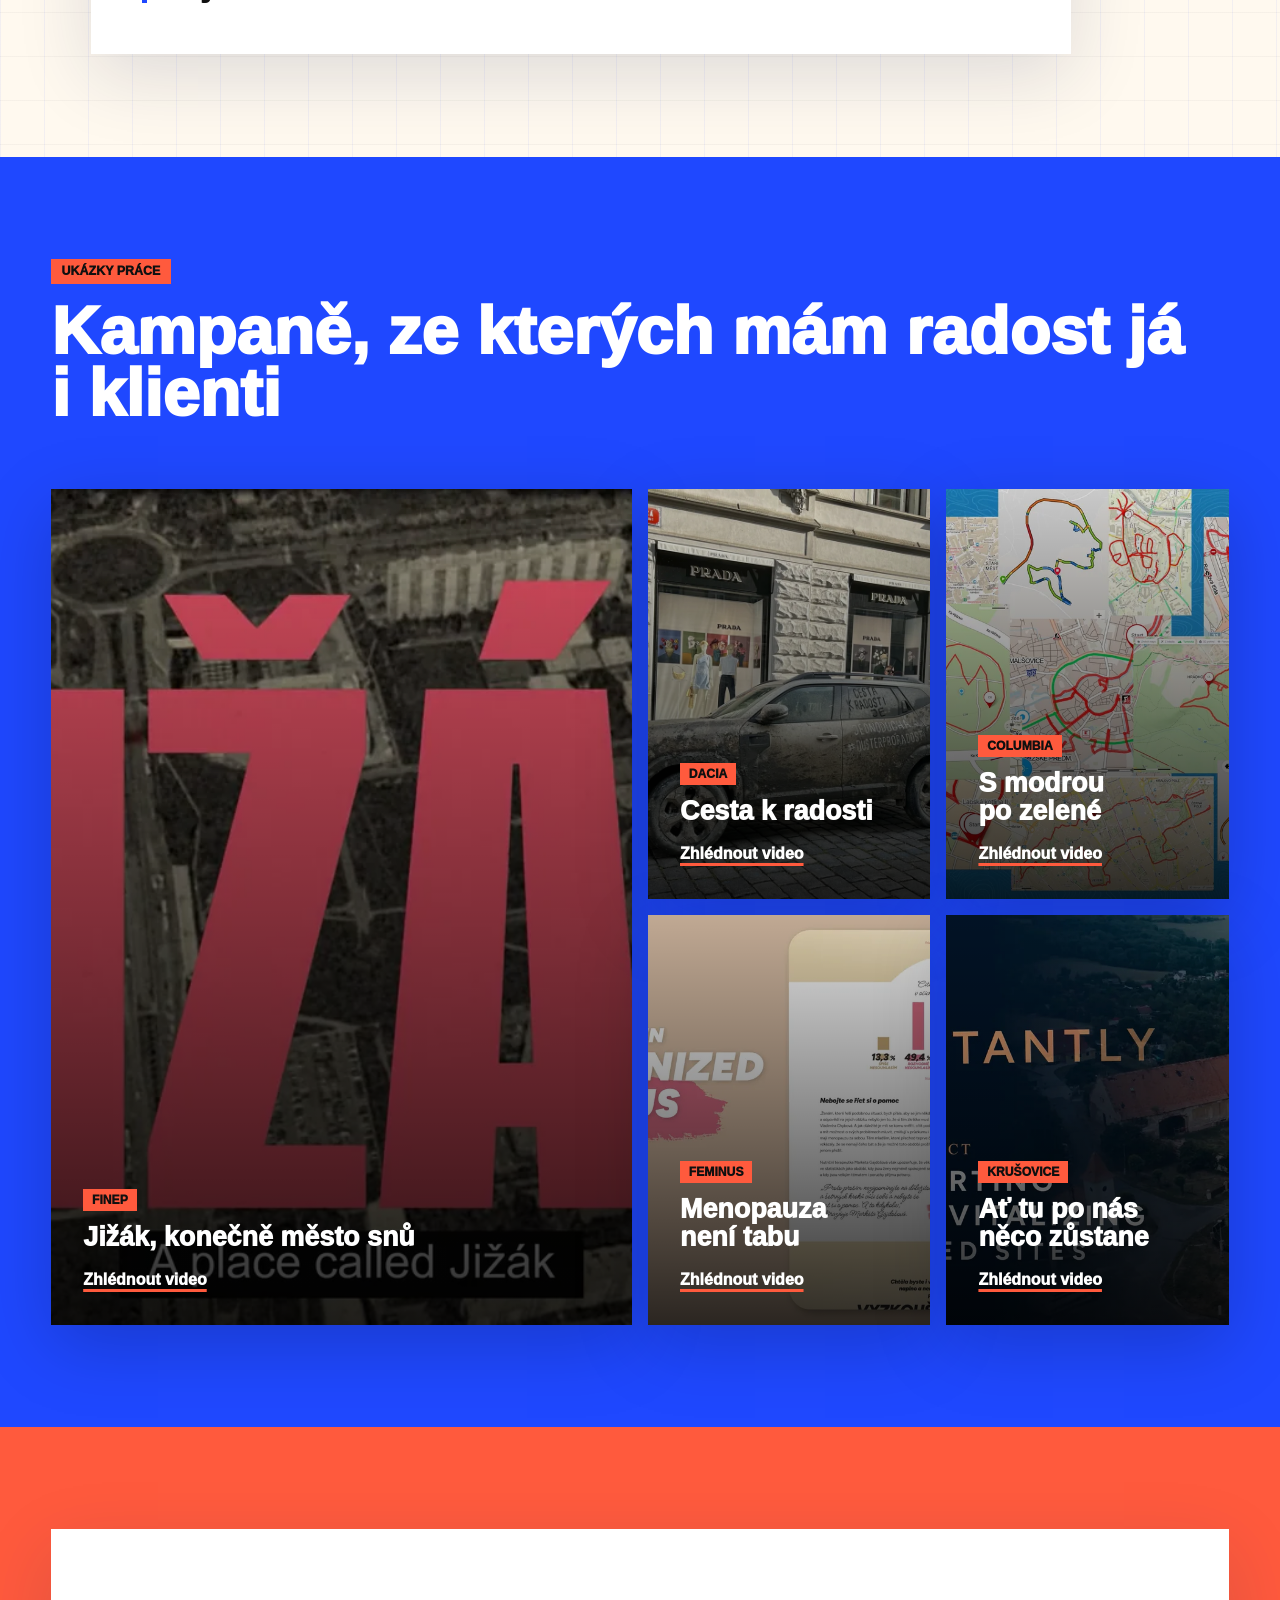
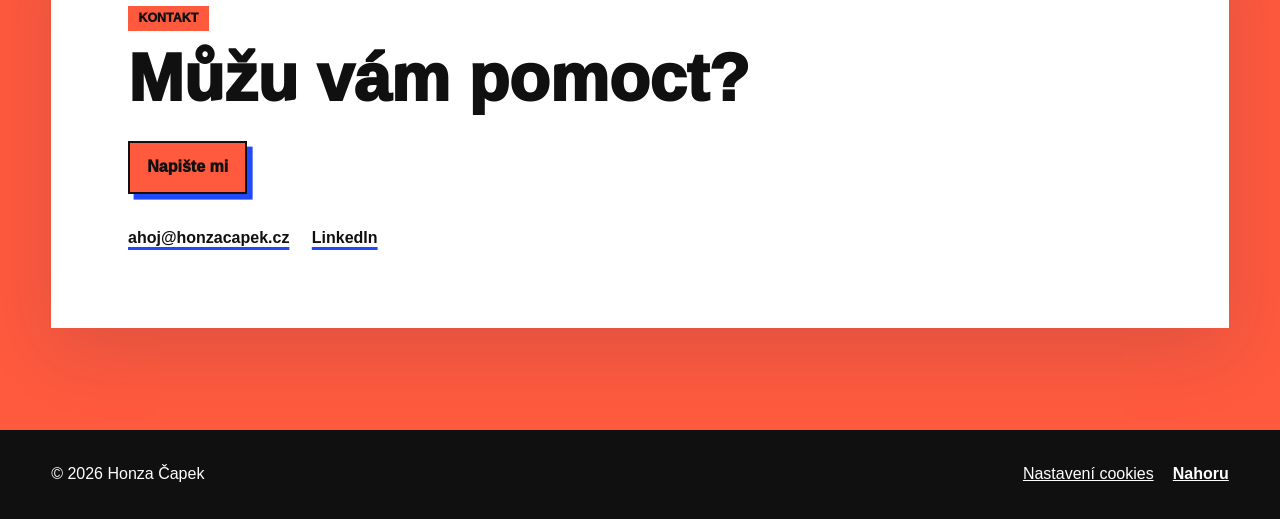
==== commit 90ddb2bd: "Tweak homepage copy" ====
--- a/index.html
+++ b/index.html
@@ -47,21 +47,21 @@
   <meta name="description" content="Kampaně, které získají pozornost. Brandová strategie převedená do praxe. Chytré využití AI a vibe codingu v marketingu.">
   <meta name="author" content="Honza Čapek">
   <meta name="seznam-wmt" content="i28ILYk4KdG7cmj6rqj3a7Ll8ncaNWdU" />
-  <meta property="og:title" content="Honza Čapek | Marketingová komunikace, která funguje i baví">
-  <meta property="og:description" content="Jsem tu, abych řešil vaše marketingové potřeby, výzvy, problémy i sny.">
+  <meta property="og:title" content="Honza Čapek | Marketingová komunikace: smysluplně, efektivně, kreativně">
+  <meta property="og:description" content="Kampaně, které získají pozornost. Brandová strategie převedená do praxe. Chytré využití AI a vibe codingu v marketingu.">
   <meta property="og:type" content="website">
   <meta property="og:locale" content="cs_CZ">
   <meta property="og:url" content="https://www.honzacapek.cz/">
   <meta property="og:site_name" content="Honza Čapek">
-  <meta property="og:image" content="https://www.honzacapek.cz/og-image.jpg">
-  <meta property="og:image:secure_url" content="https://www.honzacapek.cz/og-image.jpg">
-  <meta property="og:image:width" content="1200">
-  <meta property="og:image:height" content="630">
+  <meta property="og:image" content="https://www.honzacapek.cz/og-image-v3.jpg">
+  <meta property="og:image:secure_url" content="https://www.honzacapek.cz/og-image-v3.jpg">
+  <meta property="og:image:width" content="2400">
+  <meta property="og:image:height" content="1260">
   <meta property="og:image:type" content="image/jpeg">
   <meta name="twitter:card" content="summary_large_image">
-  <meta name="twitter:title" content="Honza Čapek | Marketingová komunikace, která funguje i baví">
-  <meta name="twitter:description" content="Jsem tu, abych řešil vaše marketingové potřeby, výzvy, problémy i sny.">
-  <meta name="twitter:image" content="https://www.honzacapek.cz/og-image.jpg">
+  <meta name="twitter:title" content="Honza Čapek | Marketingová komunikace: smysluplně, efektivně, kreativně">
+  <meta name="twitter:description" content="Kampaně, které získají pozornost. Brandová strategie převedená do praxe. Chytré využití AI a vibe codingu v marketingu.">
+  <meta name="twitter:image" content="https://www.honzacapek.cz/og-image-v3.jpg">
   <link rel="canonical" href="https://www.honzacapek.cz/">
   <meta name="theme-color" content="#1f48ff">
   <link rel="icon" href="/favicon.ico" sizes="any">
@@ -207,7 +207,7 @@
         </div>
         <div class="proof-card proof-card-accent">
           <strong>Mini MBA</strong>
-          <span>Brand Management u&nbsp;Marka Ritsona</span>
+          <span>Brand Management<br>u&nbsp;Marka Ritsona</span>
         </div>
       </div>
     </section>
@@ -382,7 +382,7 @@
   <section class="cookie-banner" data-cookie-banner aria-labelledby="cookie-banner-title" hidden>
     <div class="cookie-banner__content">
       <div class="cookie-banner__copy">
-        <h2 id="cookie-banner-title">Když dáte souhlas, budu mít radost z každé návštěvy.</h2>
+        <h2 id="cookie-banner-title">Když dáte souhlas, budu mít radost z každé návštěvy</h2>
         <p>Používám analytické cookies, abych poznal, jestli web funguje tak, jak má. Povolení je dobrovolné. Odmítnutím o nic nepřijdete.</p>
         <button class="cookie-banner__toggle" type="button" data-cookie-details-toggle aria-expanded="false" aria-controls="cookie-details">
           Co to znamená?
